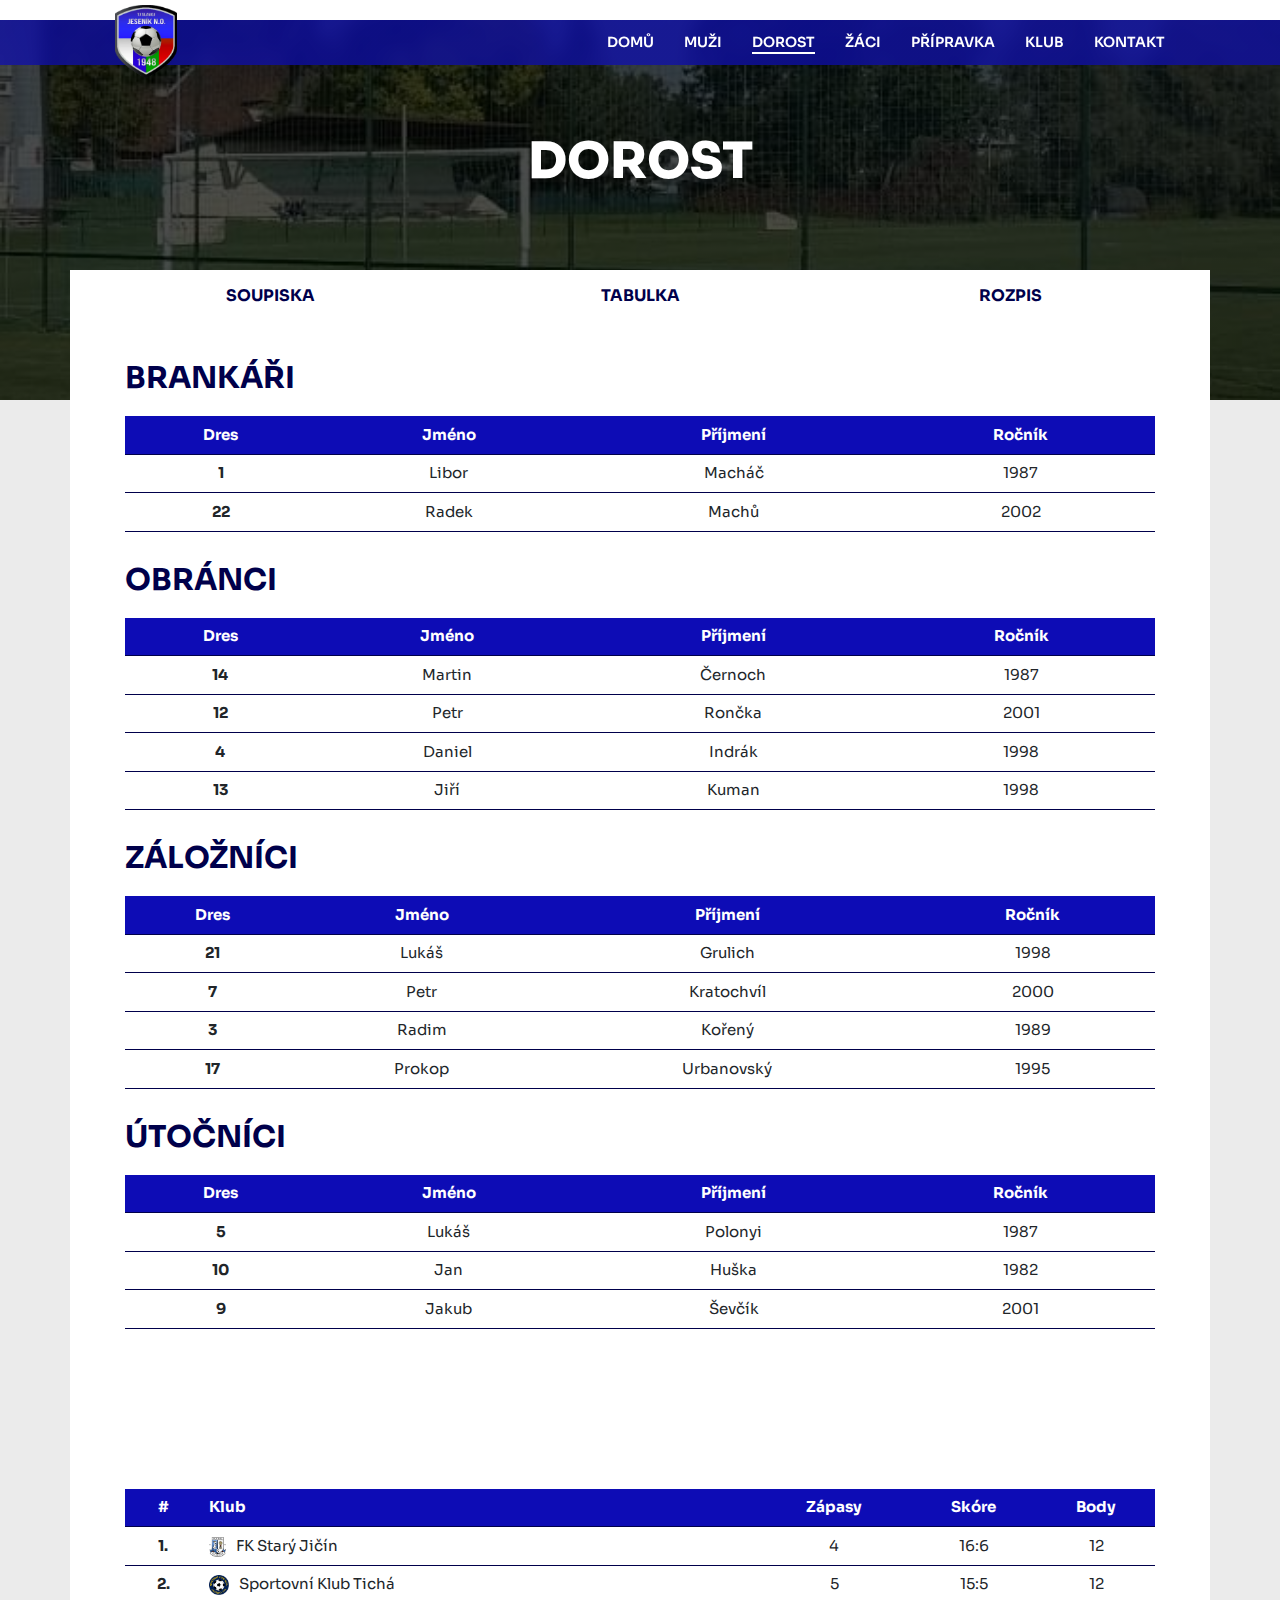
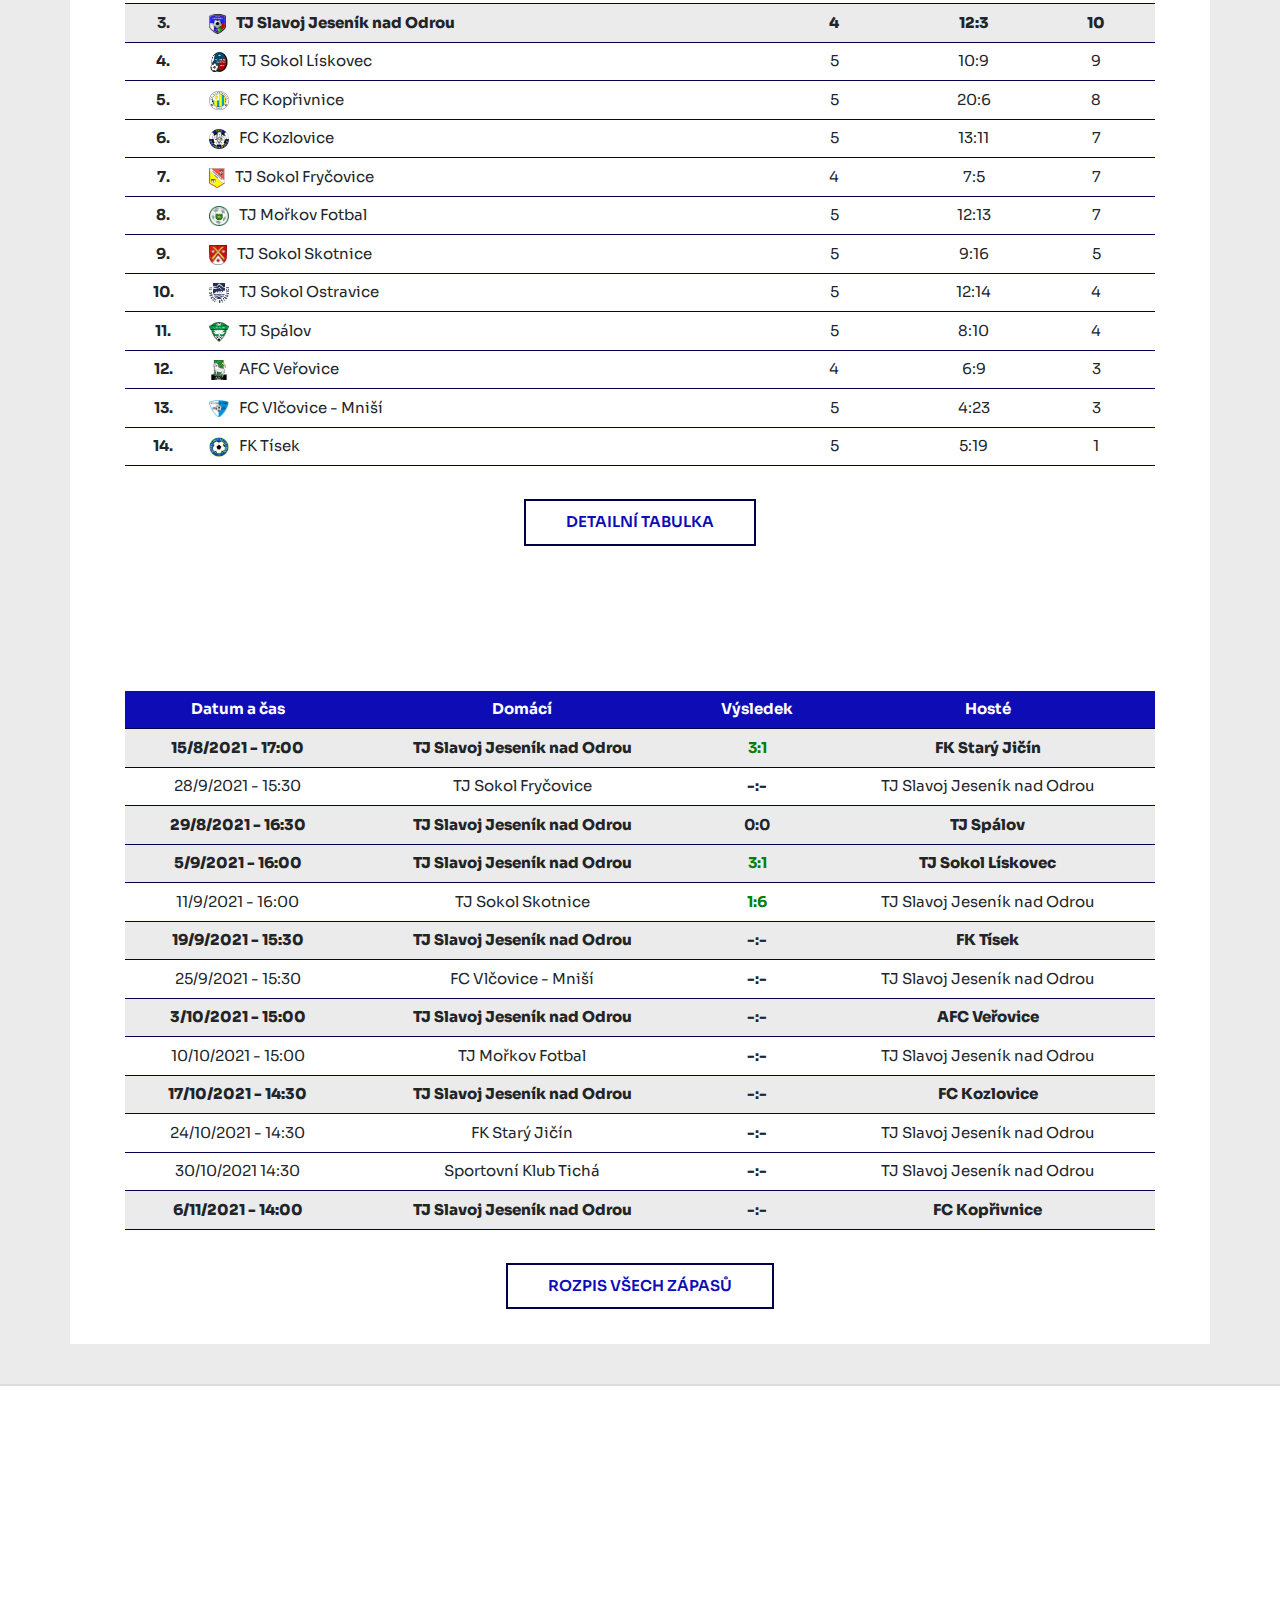
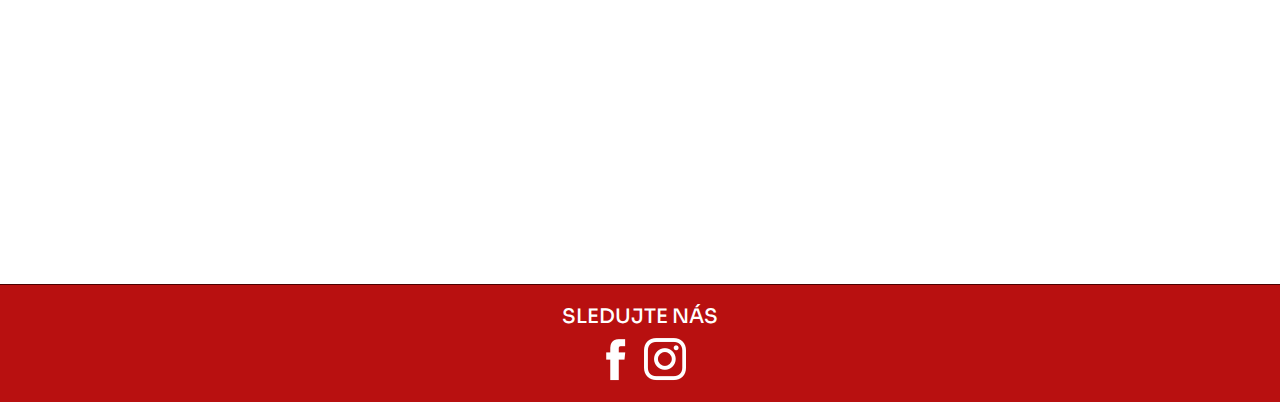
==== dorost.html @ 5829733f "Update dorost.html" ====
<!DOCTYPE html>
<html>

<head>
    <meta charset='utf-8'>
    <meta http-equiv='X-UA-Compatible' content='IE=edge'>
    <title>TJ Slavoj</title>
    <meta name='viewport' content='width=device-width, initial-scale=1'>
    <link rel='stylesheet' type='text/css' media='screen' href='style.css'>
    <link rel='stylesheet' type='text/css' media='screen' href='style-1.scss'>
    <link rel="stylesheet" href="https://stackpath.bootstrapcdn.com/bootstrap/4.3.1/css/bootstrap.min.css"
        integrity="sha384-ggOyR0iXCbMQv3Xipma34MD+dH/1fQ784/j6cY/iJTQUOhcWr7x9JvoRxT2MZw1T" crossorigin="anonymous">
    <script src="https://code.jquery.com/jquery-3.3.1.slim.min.js"
        integrity="sha384-q8i/X+965DzO0rT7abK41JStQIAqVgRVzpbzo5smXKp4YfRvH+8abtTE1Pi6jizo"
        crossorigin="anonymous"></script>
    <script src="https://cdnjs.cloudflare.com/ajax/libs/popper.js/1.14.7/umd/popper.min.js"
        integrity="sha384-UO2eT0CpHqdSJQ6hJty5KVphtPhzWj9WO1clHTMGa3JDZwrnQq4sF86dIHNDz0W1"
        crossorigin="anonymous"></script>
    <script src="https://stackpath.bootstrapcdn.com/bootstrap/4.3.1/js/bootstrap.min.js"
        integrity="sha384-JjSmVgyd0p3pXB1rRibZUAYoIIy6OrQ6VrjIEaFf/nJGzIxFDsf4x0xIM+B07jRM"
        crossorigin="anonymous"></script>
    <!-- Function used to shrink nav bar removing paddings and adding black background -->
    <!-- Jquery needed -->
    <script src="https://ajax.googleapis.com/ajax/libs/jquery/3.1.1/jquery.min.js"></script>
    <script src="js/scripts.js"></script>

</head>

<body style="background-color: #ebebeb;">
    <!-- Navigation bar -->
    <nav class="main-nav static affix">
        <div class="container">
            <div class="logo">
                <a class="navbar-brand" href="#"></a>
            </div>
            <div id="mainListDiv" class="main_list">
                <ul class="navlinks">
                    <li><a href="index.html">DOMŮ</a></li>
                    <li><a href="muzi.html">MUŽI</a></li>
                    <li class="active-page"><a href="dorost.html">DOROST</a></li>
                    <li><a href="zaci.html">ŽÁCI</a></li>
                    <li><a href="pripravka.html">PŘÍPRAVKA</a></li>
                    <li><a href="klub.html">KLUB</a></li>
                    <li><a href="kontakt.html">KONTAKT</a></li>
                </ul>
            </div>
            <span class="navTrigger">
                <i></i>
                <i></i>
                <i></i>
            </span>
        </div>
    </nav>

    <div class="container-fluid teams-section-main-image">
        <h2>DOROST</h2>
    </div>


    <div class="container mens-players">


        <button class="tablink" onclick="openPage('Home', this)" id="defaultOpen">SOUPISKA</button>
        <button class="tablink bordered-tablink" onclick="openPage('News', this)" id="mensTable">TABULKA</button>
        <button class="tablink" onclick="openPage('Contact', this)" id="resultTable">ROZPIS</button>

        <div id="Home" class="tabcontent">
            <div class="table-wrapper">
                <div class="player-type">
                    <h2>BRANKÁŘI</h2>
                </div>
                <table class="table">
                    <thead>
                        <tr>
                            <th scope="col">Dres</th>
                            <th scope="col">Jméno</th>
                            <th scope="col">Příjmení</th>
                            <th scope="col">Ročník</th>
                        </tr>
                    </thead>
                    <tbody>
                        <tr>
                            <th scope="row">1</th>
                            <td>Libor</td>
                            <td>Macháč</td>
                            <td>1987</td>
                        </tr>
                        <tr>
                            <th scope="row">22</th>
                            <td>Radek</td>
                            <td>Machů</td>
                            <td>2002</td>
                        </tr>
                    </tbody>
                </table>

                <div class="player-type">
                    <h2>OBRÁNCI</h2>
                </div>
                <table class="table">
                    <thead>
                        <tr>
                            <th scope="col">Dres</th>
                            <th scope="col">Jméno</th>
                            <th scope="col">Příjmení</th>
                            <th scope="col">Ročník</th>
                        </tr>
                    </thead>
                    <tbody>
                        <tr>
                            <th scope="row">14</th>
                            <td>Martin</td>
                            <td>Černoch</td>
                            <td>1987</td>
                        </tr>
                        <tr>
                            <th scope="row">12</th>
                            <td>Petr</td>
                            <td>Rončka</td>
                            <td>2001</td>
                        </tr>
                        <tr style="border-bottom: 1px solid rgb(0, 0, 75)!important;">
                            <th scope="row">4</th>
                            <td>Daniel</td>
                            <td>Indrák</td>
                            <td>1998</td>
                        </tr>
                        <tr style="border-bottom: 1px solid rgb(0, 0, 75)!important;">
                            <th scope="row">13</th>
                            <td>Jiří</td>
                            <td>Kuman</td>
                            <td>1998</td>
                        </tr>
                    </tbody>
                </table>

                <div class="player-type">
                    <h2>ZÁLOŽNÍCI</h2>
                </div>
                <table class="table">
                    <thead>
                        <tr>
                            <th scope="col">Dres</th>
                            <th scope="col">Jméno</th>
                            <th scope="col">Příjmení</th>
                            <th scope="col">Ročník</th>
                        </tr>
                    </thead>
                    <tbody>
                        <tr>
                            <th scope="row">21</th>
                            <td>Lukáš</td>
                            <td>Grulich</td>
                            <td>1998</td>
                        </tr>
                        <tr>
                            <th scope="row">7</th>
                            <td>Petr</td>
                            <td>Kratochvíl</td>
                            <td>2000</td>
                        </tr>
                        <tr style="border-bottom: 1px solid rgb(0, 0, 75)!important;">
                            <th scope="row">3</th>
                            <td>Radim</td>
                            <td>Kořený</td>
                            <td>1989</td>
                        </tr>
                        <tr style="border-bottom: 1px solid rgb(0, 0, 75)!important;">
                            <th scope="row">17</th>
                            <td>Prokop</td>
                            <td>Urbanovský</td>
                            <td>1995</td>
                        </tr>
                    </tbody>
                </table>

                <div class="player-type">
                    <h2>ÚTOČNÍCI</h2>
                </div>

                <table class="table">
                    <thead>
                        <tr>
                            <th scope="col">Dres</th>
                            <th scope="col">Jméno</th>
                            <th scope="col">Příjmení</th>
                            <th scope="col">Ročník</th>
                        </tr>
                    </thead>
                    <tbody>
                        <tr>
                            <th scope="row">5</th>
                            <td>Lukáš</td>
                            <td>Polonyi</td>
                            <td>1987</td>
                        </tr>
                        <tr>
                            <th scope="row">10</th>
                            <td>Jan</td>
                            <td>Huška</td>
                            <td>1982</td>
                        </tr>
                        <tr>
                            <th scope="row">9</th>
                            <td>Jakub</td>
                            <td>Ševčík</td>
                            <td>2001</td>
                        </tr>
                    </tbody>
                </table>
            </div>
        </div>

        <div id="News" class="tabcontent">
            <div class="table-wrapper" style="padding-bottom: 5px;">
                <table class="table" style="margin-top: 50px;">
                    <thead>
                        <tr>
                            <th scope="col">#</th>
                            <th scope="col" class="text-left">Klub</th>
                            <th scope="col" class="text-center">Zápasy</th>
                            <th scope="col" class="text-center">Skóre</th>
                            <th scope="col" class="text-center">Body</th>
                        </tr>
                    </thead>
                    <tbody>
                        <tr>
                            <th scope="row">1.</th>
                            <td class="text-left"><img src="images/stary-jicin.png" class="img-flud" style=" max-width: 20px; max-height: 20px; margin-right: 10px;">FK Starý Jičín</td>
                            <td class="text-center">4</td>
                            <td class="text-center">16:6</td>
                            <td class="text-center">12</td>
                        </tr>
                        <tr>
                            <th scope="row">2.</th>
                            <td class="text-left"><img src="images/ticha.png" class="img-flud" style=" max-width: 20px; max-height: 20px; margin-right: 10px;">Sportovní Klub Tichá</td>
                            <td class="text-center">5</td>
                            <td class="text-center">15:5</td>
                            <td class="text-center">12</td>
                        </tr>
                        <tr class="home-club">
                            <th scope="row">3.</th>
                            <td class="text-left"><img src="images/logo.png" class="img-flud" style=" max-width: 20px; max-height: 20px; margin-right: 10px;">TJ Slavoj Jeseník nad Odrou</td>
                            <td class="text-center">4</td>
                            <td class="text-center">12:3</td>
                            <td class="text-center">10</td>
                        </tr>
                        <tr>
                            <th scope="row">4.</th>
                            <td class="text-left"><img src="images/liskovec.png" class="img-flud" style=" max-width: 20px; max-height: 20px; margin-right: 10px;">TJ Sokol Lískovec</td>
                            <td class="text-center">5</td>
                            <td class="text-center">10:9</td>
                            <td class="text-center">9</td>
                        </tr>
                        <tr>
                            <th scope="row">5.</th>
                            <td class="text-left"><img src="images/koprivnice.png" class="img-flud" style=" max-width: 20px; max-height: 20px; margin-right: 10px;">FC Kopřivnice</td>
                            <td class="text-center">5</td>
                            <td class="text-center">20:6</td>
                            <td class="text-center">8</td>
                        </tr>
                        <tr>
                            <th scope="row">6.</th>
                            <td class="text-left"><img src="images/kozlovice.png" class="img-flud" style=" max-width: 20px; max-height: 20px; margin-right: 10px;">FC Kozlovice</td>
                            <td class="text-center">5</td>
                            <td class="text-center">13:11</td>
                            <td class="text-center">7</td>
                        </tr>
                        <tr>
                            <th scope="row">7.</th>
                            <td class="text-left"><img src="images/frycovice.png" class="img-flud" style=" max-width: 20px; max-height: 20px; margin-right: 10px;">TJ Sokol Fryčovice</td>
                            <td class="text-center">4</td>
                            <td class="text-center">7:5</td>
                            <td class="text-center">7</td>
                        </tr>
                        <tr>
                            <th scope="row">8.</th>
                            <td class="text-left"><img src="images/morkov.png" class="img-flud" style=" max-width: 20px; max-height: 20px; margin-right: 10px;">TJ Mořkov Fotbal</td>
                            <td class="text-center">5</td>
                            <td class="text-center">12:13</td>
                            <td class="text-center">7</td>
                        </tr>
                        <tr>
                            <th scope="row">9.</th>
                            <td class="text-left"><img src="images/skotinice.png" class="img-flud" style=" max-width: 20px; max-height: 20px; margin-right: 10px;">TJ Sokol Skotnice</td>
                            <td class="text-center">5</td>
                            <td class="text-center">9:16</td>
                            <td class="text-center">5</td>
                        </tr>
                        <tr>
                            <th scope="row">10.</th>
                            <td class="text-left"><img src="images/ostravice.png" class="img-flud" style=" max-width: 20px; max-height: 20px; margin-right: 10px;">TJ Sokol Ostravice</td>
                            <td class="text-center">5</td>
                            <td class="text-center">12:14</td>
                            <td class="text-center">4</td>
                        </tr>
                        <tr>
                            <th scope="row">11.</th>
                            <td class="text-left"><img src="images/spalov.png" class="img-flud" style=" max-width: 20px; max-height: 20px; margin-right: 10px;">TJ Spálov</td>
                            <td class="text-center">5</td>
                            <td class="text-center">8:10</td>
                            <td class="text-center">4</td>
                        </tr>
                        <tr>
                            <th scope="row">12.</th>
                            <td class="text-left"><img src="images/verovice.png" class="img-flud" style=" max-width: 20px; max-height: 20px; margin-right: 10px;">AFC Veřovice</td>
                            <td class="text-center">4</td>
                            <td class="text-center">6:9</td>
                            <td class="text-center">3</td>
                        </tr>
                        <tr>
                            <th scope="row">13.</th>
                            <td class="text-left"><img src="images/vlcovice.png" class="img-flud" style=" max-width: 20px; max-height: 20px; margin-right: 10px;">FC Vlčovice - Mniší</td>
                            <td class="text-center">5</td>
                            <td class="text-center">4:23</td>
                            <td class="text-center"">3</td>
                        </tr>
                        <tr>
                            <th scope="row">14.</th>
                            <td class="text-left"><img src="images/tisek.png" class="img-flud" style=" max-width: 20px; max-height: 20px; margin-right: 10px;">FK Tísek</td>
                            <td class="text-center">5</td>
                            <td class="text-center">5:19</td>
                            <td class="text-center">1</td>
                        </tr>
                    </tbody>
                </table>
                <button onclick="location.href='https://souteze.fotbal.cz/turnaje/table/34dbaa16-f650-4a96-85f4-16f6d83ed1da'" class="results-bottom-button">DETAILNÍ TABULKA</button>
            </div>
        </div>

        <div id="Contact" class="tabcontent">
            <div class="table-wrapper" style="padding-bottom: 5px;">
                <table class="table table-matches" style="margin-top: 50px;">
                    <thead>
                        <tr>
                            <th scope="col">Datum a čas</th>
                            <th scope="col" style="text-align: center;">Domácí</th>
                            <th scope="col" style="text-align: center;">Výsledek</th>
                            <th scope="col" style="text-align: center;">Hosté</th>
                        </tr>
                    </thead>
                    <tbody>
                        <tr class="home-club">
                            <td>15/8/2021 - 17:00</th>
                            <td class="text-center">TJ Slavoj Jeseník nad Odrou</td>
                            <td class="text-center" style="font-weight: bold; color: green;">3:1</td>
                            <td class="text-center">FK Starý Jičín</td>
                        </tr>
                        <tr>
                            <td>28/9/2021 - 15:30</th>
                            <td class="text-center">TJ Sokol Fryčovice</td>
                            <td class="text-center" style="font-weight: bold;">-:-</td>
                            <td class="text-center">TJ Slavoj Jeseník nad Odrou</td>
                        </tr>
                        <tr class="home-club">
                            <td>29/8/2021 - 16:30</th>
                            <td class="text-center">TJ Slavoj Jeseník nad Odrou</td>
                            <td class="text-center" style="font-weight: bold; ">0:0</td>
                            <td class="text-center">TJ Spálov</td>
                        </tr>
                        <tr class="home-club">
                            <td>5/9/2021 - 16:00</th>
                            <td class="text-center">TJ Slavoj Jeseník nad Odrou</td>
                            <td class="text-center" style="font-weight: bold; color: green;">3:1</td>
                            <td class="text-center">TJ Sokol Lískovec</td>
                        </tr>
                        <tr>
                            <td>11/9/2021 - 16:00</th>
                            <td class="text-center">TJ Sokol Skotnice</td>
                            <td class="text-center" style="font-weight: bold; color: green;">1:6</td>
                            <td class="text-center">TJ Slavoj Jeseník nad Odrou</td>
                        </tr>
                        <tr class="home-club">
                            <td>19/9/2021 - 15:30</th>
                            <td class="text-center">TJ Slavoj Jeseník nad Odrou</td>
                            <td class="text-center" style="font-weight: bold; ">-:-</td>
                            <td class="text-center">FK Tísek</td>
                        </tr>
                        <tr>
                            <td>25/9/2021 - 15:30</th>
                            <td class="text-center">FC Vlčovice - Mniší</td>
                            <td class="text-center" style="font-weight: bold; ">-:-</td>
                            <td class="text-center">TJ Slavoj Jeseník nad Odrou</td>
                        </tr>
                        <tr class="home-club">
                            <td>3/10/2021 - 15:00</th>
                            <td class="text-center">TJ Slavoj Jeseník nad Odrou</td>
                            <td class="text-center" style="font-weight: bold; ">-:-</td>
                            <td class="text-center">AFC Veřovice</td>
                        </tr>
                        <tr>
                            <td>10/10/2021 - 15:00</th>
                            <td class="text-center">TJ Mořkov Fotbal</td>
                            <td class="text-center" style="font-weight: bold; ">-:-</td>
                            <td class="text-center">TJ Slavoj Jeseník nad Odrou</td>
                        </tr>
                        <tr class="home-club">
                            <td>17/10/2021 - 14:30</th>
                            <td class="text-center">TJ Slavoj Jeseník nad Odrou</td>
                            <td class="text-center" style="font-weight: bold; ">-:-</td>
                            <td class="text-center">FC Kozlovice</td>
                        </tr>
                        <tr>
                            <td>24/10/2021 - 14:30</th>
                            <td class="text-center">FK Starý Jičín</td>
                            <td class="text-center" style="font-weight: bold; ">-:-</td>
                            <td class="text-center">TJ Slavoj Jeseník nad Odrou</td>
                        </tr>
                        <tr>
                            <td>30/10/2021 14:30</th>
                            <td class="text-center">Sportovní Klub Tichá</td>
                            <td class="text-center" style="font-weight: bold; ">-:-</td>
                            <td class="text-center">TJ Slavoj Jeseník nad Odrou</td>
                        </tr>
                        <tr class="home-club">
                            <td>6/11/2021 - 14:00</th>
                            <td class="text-center">TJ Slavoj Jeseník nad Odrou</td>
                            <td class="text-center" style="font-weight: bold; ">-:-</td>
                            <td class="text-center">FC Kopřivnice</td>
                        </tr>
                    </tbody>
                </table>
                <button onclick="location.href='https://souteze.fotbal.cz/turnaje/zapas/34dbaa16-f650-4a96-85f4-16f6d83ed1da'" class="results-bottom-button">ROZPIS VŠECH ZÁPASŮ</button>
            </div>
        </div>
    </div>


<div></div>

    <!-- sponsors section -->
    <div class="sponsors">
        <!-- remaining logos of sponsors -->
    </div>
    <!-- bottom section -->
    <div class="container-fluid bottom-section">
        <!-- <p>© TJ Slavoj Jeseník nad Odrou</p> -->
        <h2>SLEDUJTE NÁS</h2>
        <a href="https://www.facebook.com/TJ-Slavoj-Jesen%C3%ADk-nad-Odrou-111503132289346"><img
                src="images/facebook-icon.png" alt="Facebook"></a>
        <a href="https://www.instagram.com/slavoj_cz/"><img src="images/instagram-icon.png" alt="Instagram"></a>
    </div>

</body>

</html>
---- style.css ----
@import url('https://fonts.googleapis.com/css2?family=Georama:wght@100&family=Heebo:wght@300&family=Open+Sans&family=Play&display=swap');
@import url('https://fonts.googleapis.com/css2?family=Source+Sans+Pro&display=swap');
@import url('https://fonts.googleapis.com/css2?family=DM+Sans&family=Sintony&family=Sora&display=swap');
html,
body {
    margin: 0;
    padding: 0;
    box-sizing: border-box;
    font-family: 'DM Sans', sans-serif;
    font-family: 'Sintony', sans-serif;
    font-family: 'Sora', sans-serif;
    font-size: 62.5%;
    font-size: 10px;
}

*:focus {
    outline: 0 !important;
}
/* Style for all HTML files */

/* Style for index.html file only */
.d-block.w-100 {
    filter: brightness(50%);
}

li.active-page {
    --d: 100%;
}


/* main desc animation */
@keyframes navAnimation {
    0% {
        opacity: 0;
    }
    70% {
        opacity: 0;
        margin-top: -50px;
    }
    100% {
        opacity: 1;
        margin-left: 0px;
     }
  }

.main-nav {
    width: 100%;
    height: 65px;
    position: fixed;
    line-height: 85px;
    text-align: center;
    z-index: 2;
    font-family: 'DM Sans', sans-serif;
    font-family: 'Sintony', sans-serif;
    font-family: 'Sora', sans-serif;
    font-weight: 600;
    animation: navAnimation ease 0.5s;
    animation-iteration-count: 1;
    animation-fill-mode: forwards;
}

.dynamic.main-nav {
    animation: navAnimation ease 1s;
    animation-iteration-count: 1;
    animation-fill-mode: forwards;
}


.main-nav div.logo {
    float: left;
    width: auto;
    height: auto;
    padding-left: 3rem;
}

.main-nav div.logo a {
    text-decoration: none;
    color: #fff;
    font-size: 2.5rem;
}

.main-nav div.logo a:hover {
    color: #00E676;
}

.main-nav div.main_list {
    height: 65px;
    float: right;
}

.main-nav div.main_list ul {
    width: 100%;
    height: 65px;
    display: flex;
    list-style: none;
    margin: 0;
    padding: 0;
}

.main-nav div.main_list ul li {
    width: auto;
    height: 85px;
    padding: 0;
    padding-right: 3rem;
}

.main-nav div.main_list ul li a {
    text-decoration: none;
    color: #fff;
    line-height: 85px;
    font-size: 1.4rem;
    background: 
    linear-gradient(currentColor 0 0) 
    0 100% /var(--d, 0) 2px 
    no-repeat;
    transition:0.25s;
    padding-bottom: 3px;
}


.main-nav div.main_list ul li a:hover {
  --d: 100%;
}


.navbar-brand {
    position: relative;
    background: url(images/version_1.png);
    width: 62px;
    height: 73px;
    background-size: cover;
    background-repeat: no-repeat;
    background-position: center;
}
/* Home section */

/* main desc animation */
@keyframes fadeAnimationOne {
    0% {
        opacity: 0;
    }
    30% {
        opacity: 0;
        margin-left: -200px;
    }
    100% {
        opacity: 1;
        margin-left: 0px;
     }
  }

  @keyframes fadeAnimationTwo {
    0% {
        opacity: 0;
    }
    50% {
        opacity: 0;
        margin-left: -200px;
    }
    100% {
        opacity: 1;
        margin-left: 0px;
     }
  }

  @keyframes fadeAnimationThree {
    0% {
        opacity: 0;
    }
    80% {
        opacity: 0;
        margin-left: -100px;
    }
    100% {
        opacity: 1;
        margin-left: 0px;
     }
  }

.main-desc {
    position: absolute;
    text-align: center;
    z-index: 1;
    color: white;
    top: 45%;
    left: 50%;
    width: 100%;
    transform: translateX(-50%) translateY(-55%);
    font-family: 'DM Sans', sans-serif;
    font-family: 'Sintony', sans-serif;
    font-family: 'Sora', sans-serif;
    font-size: 3.3vw;
    font-weight: 600;
}

.main-desc .main-desc-1 {
    animation: fadeAnimationOne ease 4s;
    animation-iteration-count: 1;
    animation-fill-mode: forwards;
}

.main-desc .main-desc-2 {
    animation: fadeAnimationTwo ease 4s;
    animation-iteration-count: 1;
    animation-fill-mode: forwards;
    margin-top: 50px;
}


@keyframes arrowAnimation {
    0%, 20%, 50%, 80%, 100% {
        transform: translateY(0);
      }
      40% {
        transform: translateY(-3vw);
      }
      60% {
        transform: translateY(-1.5vw);
      }
  }

.arrow-container {
    animation: fadeAnimationThree 3s forwards, arrowAnimation 3s infinite;
    display: block;
    width: 6vw;
    height: 5vw;
    position: absolute;
    top: 150%;
    left: 47%;
    transform: translate(-50%, 53%) rotateZ(0deg);
  }
  .arrow-container:hover {
    cursor: pointer;
  }
  .arrow-container:hover .arrow {
    top: 50%;
  }
  .arrow-container:hover .arrow:before {
    transform: translate(-50%, -50%) rotateZ(-30deg);
  }
  .arrow-container:hover .arrow:after {
    transform: translate(-50%, -50%) rotateZ(30deg);
  }
  .arrow {
    position: absolute;
    left: 50%;
    transition: all 0.4s ease;
    width: 4vw;
    height: 4vw;
  }
  .arrow:before, .arrow:after {
    transition: all 0.4s ease;
    content: '';
    display: block;
    position: absolute;
    transform-origin: bottom right;
    background: #fff;
    width: 0.2vw;
    height: 4vw;
    border-radius: 10px;
    transform: translate(-50%, -50%) rotateZ(-45deg);
  }
  .arrow:after {
    transform-origin: bottom left;
    transform: translate(-50%, -50%) rotateZ(45deg);
  }
  .arrow:nth-child(1) {
    top: 35%;
  }
  .arrow:nth-child(2) {
    top: 75%;
  }


.title-button {
    background-color: rgba(13,12,181,0.7);
    color: rgba(255,255,255,1);
    border: none;
    font-family: 'DM Sans', sans-serif;
    font-family: 'Sintony', sans-serif;
    font-family: 'Sora', sans-serif;
    font-size: 1.5vw;
    padding: 10px;
    border-radius: 10px;
}

.navTrigger {
    display: none;
}

.main-nav {
    padding-top: 20px;
    padding-bottom: 20px;
    -webkit-transition: all 0.4s ease;
    transition: all 0.4s ease;
}


/* Media qurey section */

@media screen and (min-width: 768px) and (max-width: 1024px) {
    .container {
        margin: 0;
    }
}

@media screen and (max-width:768px) {
    .navTrigger {
        display: block;
    }
    .affix.main-nav {
        padding: 0;
        /* background-color: red; */
    }
    .navbar-brand {
        position: absolute;
        background: url(images/version_1.png);
        width: 36px;
        height: 42px;
        background-size: cover;
        background-repeat: no-repeat;
        background-position: center;
        left: 50%;
        transform: translate(-50%, 0%);
    }
    .main-nav div.main_list {
        width: 100%;
        height: 0;
        overflow: hidden;
    }
    .main-nav div.show_list {
        height: auto;
        display: none;
    }
    .main-nav div.main_list ul {
        flex-direction: column;
        width: 100%;
        height: 100vh;
        right: 0;
        left: 0;
        bottom: 0;
        background: rgb(143,255,111);
        background: linear-gradient(90deg, rgba(143,255,111,1) 0%, rgba(121,9,9,1) 0%, rgba(255,255,255,1) 0%, rgba(0,74,255,1) 100%);
        /*same background color of navbar*/
        background-position: center top;
    }
    .main-nav div.main_list ul li {
        width: 100%;
        text-align: right;
    }
    .main-nav div.main_list ul li a {
        text-align: center;
        width: 100%;
        font-size: 3rem;
        padding: 20px;
    }
    .main-nav div.media_button {
        display: block;
    }


}


/* Animation */
.navTrigger {
    cursor: pointer;
    width: 30px;
    height: 4px;
    margin: auto;
    position: absolute;
    right: 30px;
    top: 0;
    bottom: 0;
}

.navTrigger i {
    background-color: #fff;
    border-radius: 2px;
    content: '';
    display: block;
    width: 100%;
    height: 4px;
}

.navTrigger i:nth-child(1) {
    -webkit-animation: outT 0.8s backwards;
    animation: outT 0.8s backwards;
    -webkit-animation-direction: reverse;
    animation-direction: reverse;
}

.navTrigger i:nth-child(2) {
    margin: 5px 0;
    -webkit-animation: outM 0.8s backwards;
    animation: outM 0.8s backwards;
    -webkit-animation-direction: reverse;
    animation-direction: reverse;
}

.navTrigger i:nth-child(3) {
    -webkit-animation: outBtm 0.8s backwards;
    animation: outBtm 0.8s backwards;
    -webkit-animation-direction: reverse;
    animation-direction: reverse;
}

.navTrigger.active i:nth-child(1) {
    -webkit-animation: inT 0.8s forwards;
    animation: inT 0.8s forwards;
}

.navTrigger.active i:nth-child(2) {
    -webkit-animation: inM 0.8s forwards;
    animation: inM 0.8s forwards;
}

.navTrigger.active i:nth-child(3) {
    -webkit-animation: inBtm 0.8s forwards;
    animation: inBtm 0.8s forwards;
}

@-webkit-keyframes inM {
    50% {
        -webkit-transform: rotate(0deg);
    }
    100% {
        -webkit-transform: rotate(45deg);
    }
}

@keyframes inM {
    50% {
        transform: rotate(0deg);
    }
    100% {
        transform: rotate(45deg);
    }
}

@-webkit-keyframes outM {
    50% {
        -webkit-transform: rotate(0deg);
    }
    100% {
        -webkit-transform: rotate(45deg);
    }
}

@keyframes outM {
    50% {
        transform: rotate(0deg);
    }
    100% {
        transform: rotate(45deg);
    }
}

@-webkit-keyframes inT {
    0% {
        -webkit-transform: translateY(0px) rotate(0deg);
    }
    50% {
        -webkit-transform: translateY(9px) rotate(0deg);
    }
    100% {
        -webkit-transform: translateY(9px) rotate(135deg);
    }
}

@keyframes inT {
    0% {
        transform: translateY(0px) rotate(0deg);
    }
    50% {
        transform: translateY(9px) rotate(0deg);
    }
    100% {
        transform: translateY(9px) rotate(135deg);
    }
}

@-webkit-keyframes outT {
    0% {
        -webkit-transform: translateY(0px) rotate(0deg);
    }
    50% {
        -webkit-transform: translateY(9px) rotate(0deg);
    }
    100% {
        -webkit-transform: translateY(9px) rotate(135deg);
    }
}

@keyframes outT {
    0% {
        transform: translateY(0px) rotate(0deg);
    }
    50% {
        transform: translateY(9px) rotate(0deg);
    }
    100% {
        transform: translateY(9px) rotate(135deg);
    }
}

@-webkit-keyframes inBtm {
    0% {
        -webkit-transform: translateY(0px) rotate(0deg);
    }
    50% {
        -webkit-transform: translateY(-9px) rotate(0deg);
    }
    100% {
        -webkit-transform: translateY(-9px) rotate(135deg);
    }
}

@keyframes inBtm {
    0% {
        transform: translateY(0px) rotate(0deg);
    }
    50% {
        transform: translateY(-9px) rotate(0deg);
    }
    100% {
        transform: translateY(-9px) rotate(135deg);
    }
}

@-webkit-keyframes outBtm {
    0% {
        -webkit-transform: translateY(0px) rotate(0deg);
    }
    50% {
        -webkit-transform: translateY(-9px) rotate(0deg);
    }
    100% {
        -webkit-transform: translateY(-9px) rotate(135deg);
    }
}

@keyframes outBtm {
    0% {
        transform: translateY(0px) rotate(0deg);
    }
    50% {
        transform: translateY(-9px) rotate(0deg);
    }
    100% {
        transform: translateY(-9px) rotate(135deg);
    }
}

.affix {
    padding: 0;
    background: linear-gradient(to top, rgba(13,12,181,0.7) 0%, rgba(13,12,181,0.7) 70%, #fff 30%, #fff 100%);
    backdrop-filter: blur(8px);
}

.affix .navbar-brand {
    position: relative;
    background: url(images/version_1.png);
    width: 62px;
    height: 73px;
    background-size: cover;
    background-repeat: no-repeat;
    background-position: center;
    margin-top: 5px;
}

.myH2 {
	text-align:center;
	font-size: 4rem;
}
.myP {
	text-align: justify;
	padding-left:15%;
	padding-right:15%;
	font-size: 20px;
}
@media all and (max-width:700px){
	.myP {
		padding:2%;
	}
}

@keyframes indicatorsAnimation {
    0% {
        opacity: 0;
    }
    70% {
        opacity: 0;
        margin-top: -50px;
    }
    100% {
        opacity: 1;
        margin-left: 0px;
     }
  }

.carousel-inner {
    cursor: context-menu;
    /* max-height: 1000px; */
}

/* carousal indicators style */
ol.carousel-indicators {
    z-index: 1;
    position: absolute;
    bottom: 10vw;
    margin: 0;
    left: 0;
    right: 0;
    width: auto;
    animation: indicatorsAnimation ease 4.5s;
    animation-iteration-count: 1;
    animation-fill-mode: forwards;
 }

 ol.carousel-indicators li,
 ol.carousel-indicators li.active {
    border: 1px solid white;
    border: 3px solid white;
}

ol.carousel-indicators li.active {
  background-color: #fff;
  border: 3px solid white;
}


/* sponsors section */
.sponsors {
    width: 100%;
    height: 500px;
    background-color: #fff;
    border-top: 2px solid #ddd;
}

  /* bottom section */
.bottom-section {
    background-color: rgb(184, 16, 16);
      /* height: 50px; */
    padding: 20px;
    border-top: 1px solid rgb(75, 0, 0);
  }


.bottom-section {
    color: white;
    text-align: center;
    font-family: 'DM Sans', sans-serif;
    font-family: 'Sintony', sans-serif;
    font-family: 'Sora', sans-serif;
}



/* middle section */
.container-fluid.middle-section-background {
    background-color: #ebebeb;
    height: 100%;
    padding-bottom: 30px;
}
.result-section {
        position: relative;
        box-sizing: border-box;
        background-color: #fff;
        height: 100%;
        margin-top: -7vw;
        padding-top: 1.7%;
        text-align: center;
}
      
.result-images {
    width: 100%;
    height: 300px;
    max-width: 100%;
    display: inline-block;
    overflow: hidden;
    position: relative;
}

.muzi {
    width: 100%;
    height: 100%;
    position: relative;
    background-size: cover;
    background-position: center;
    background-image: url("images/img04.jpg"); /* fallback for older browsers */
    background-image: linear-gradient(to bottom, rgba(0,0,0,0.2)  0%,rgba(0,0,0,0.6) 100%), url("images/img04.jpg");
    transition: all 0.5s;
}

.zaci {
    width: 100%;
    height: 100%;
    position: relative;
    background-size: cover;
    background-image: url("images/img01.jpg");
    background-image: linear-gradient(to bottom, rgba(0,0,0,0.2)  0%,rgba(0,0,0,0.6) 100%), url("images/img01.jpg");
    transition: all 0.5s;
}

.pripravka {
    width: 100%;
    height: 100%;
    position: relative;
    background-size: cover;
    background-image: url("images/img02.jpg");
    background-image: linear-gradient(to bottom, rgba(0,0,0,0.2)  0%,rgba(0,0,0,0.6) 100%), url("images/img02.jpg");
    transition: all 0.5s;
}

.dorost {
    width: 100%;
    height: 100%;
    position: relative;
    background-size: cover;
    background-position: center;
    background-image: url("images/img03.jpg");
    background-image: linear-gradient(to bottom, rgba(0,0,0,0.2)  0%,rgba(0,0,0,0.6) 100%), url("images/img03.jpg");
    transition: all 0.5s;
}
/* hover image */
.muzi:hover {
    background-image: linear-gradient(to bottom, rgba(0,0,0,0.2)  0%,rgba(0,0,0,0.6) 100%), url("images/img04.jpg");
    transform: scale(1.2);
}

.dorost:hover {
    background-image: linear-gradient(to bottom, rgba(0,0,0,0.2)  0%,rgba(0,0,0,0.6) 100%), url("images/img03.jpg");
    transform: scale(1.2);
}

.zaci:hover {
    background-image: linear-gradient(to bottom, rgba(0,0,0,0.2)  0%,rgba(0,0,0,0.6) 100%), url("images/img01.jpg");
    transform: scale(1.2);
}

.pripravka:hover {
    background-image: linear-gradient(to bottom, rgba(0,0,0,0.2)  0%,rgba(0,0,0,0.6) 100%), url("images/img02.jpg");
    transform: scale(1.2);
}

.result-text {
    position: absolute;
    left: 50%;
    transform: translate(-50%, 0%);
    bottom: 20%;
    color: #ebebeb;
    font-size: 2rem;
    font-family: 'DM Sans', sans-serif;
    font-family: 'Sintony', sans-serif;
    font-family: 'Sora', sans-serif;
    font-weight: 600;
    width: 100%;
    pointer-events: none;
}

.result-text-result {
    color: #fff;
    font-size: 2.8rem;
}

.result-title {
    left: 0%;
    top: 0%;
    z-index: 1;
    position: absolute;
    background-color: rgba(13,12,181,0.7);
    color: white;
    font-family: 'DM Sans', sans-serif;
    font-family: 'Sintony', sans-serif;
    font-family: 'Sora', sans-serif;
    padding: 5px 10px 5px 10px;
    font-size: 1.2rem;
    font-weight: 600;
    pointer-events: none;
}

.result-button {
    position: absolute;
    right: 0%;
    bottom:0%;
    font-size: 2rem;
    font-family: 'DM Sans', sans-serif;
    font-family: 'Sintony', sans-serif;
    font-family: 'Sora', sans-serif;
    font-weight: 600;
    border: none;
    background-color: #9b0000;
    color: #fff;
}
.result-button:hover {
    color: rgb(0, 0, 75);
    background-color: #fff;
}

.result-date {
    position: absolute;
    left: 3%;
    bottom: 1%;
    color: white;
    font-size: 1.3rem;
    font-weight: 500;
    font-family: 'DM Sans', sans-serif;
    font-family: 'Sintony', sans-serif;
    font-family: 'Sora', sans-serif;
    pointer-events: none;
}

.results-bottom-button {
    background-color: #fff;
    border: 2px solid rgb(0, 0, 75);
    color: rgb(13,12,181);
    padding: 10px 40px 10px 40px;
    font-size: 1.5rem;
    margin-top: 23px;
    margin-bottom: 30px;
    font-weight: 600;
    font-family: 'DM Sans', sans-serif;
    font-family: 'Sintony', sans-serif;
    font-family: 'Sora', sans-serif;
}

.results-bottom-button:hover {
    color: #fff;
    background-color: rgb(13,12,181);
    border: 2px solid rgb(13,12,181);
}

  /* For medium devices (e.g. tablets) */
@media screen and (min-width: 420px) {
    .result-images {
        max-width: 48%;
        margin-bottom: 2px;
    }
}

/* For large devices (e.g. desktops) */
@media screen and (min-width: 760px) {
    .result-images {
        max-width: 24%;
    }
}

@media screen and (max-width: 420px) {
    .result-images {
        margin-bottom: 2px;
    }

    .result-section {
        padding-top: 1px;
        padding-right: 1px;
        padding-left: 1px;
    }
}

/* next matches section */

.next-matches-title {
    background-color: #ebebeb;
}

.next-matches-title h2 {
    display: flex;
    width: 100%;
    justify-content: center;
    align-items: center;
    text-align: center;
    color: rgb(0, 0, 75);
    font-family: 'DM Sans', sans-serif;
    font-family: 'Sintony', sans-serif;
    font-family: 'Sora', sans-serif;
    font-size: 3rem;
    font-weight: 700;
}

.next-matches-title h2:before,
.next-matches-title h2:after {
    content: '';
    border-top: 10px solid rgb(13,12,181);
    margin: 0 20px 0 0;
    flex: 1 0 20px;
}

.next-matches-title h2:after {
    margin: 0 0 0 20px;
}

.next-matches-section {
    background-color: #ebebeb;
    /* height: 500px; */
    padding-bottom: 50px;
    padding-top: 20px;
}

.next-match-wrap {
    border-right: 10px solid rgb(13,12,181);
    border-left: 10px solid rgb(13,12,181);
    border-bottom: 10px solid rgb(13,12,181);
    margin-top: -23px;
    padding-top: 30px;
    padding-bottom: 30px;
}


.next-match-card {
    background-size: cover;
    background-repeat: no-repeat;
    background-position: center;
    text-align: center;
    padding: 30px 80px 50px 80px;
    position: relative;
    display: flex;
    align-items: center;
    margin-left: 30px;
    margin-right: 30px;
    background-color: #fff;
}



.teams {
    width: 100%;
    height: 100%;
}

.next-match-col {
    flex: 1;
    padding-top: 30px;
    padding-bottom: 20px;
}

.next-match-col h1 {
    /* padding: 20px; */
    color: rgb(0, 0, 75);
    font-size: 2.3rem;
    font-family: 'DM Sans', sans-serif;
    font-family: 'Sintony', sans-serif;
    font-family: 'Sora', sans-serif;
}

.next-match-col h2 {
    color: rgb(0, 0, 75);
    font-size: 1.5rem;
    font-family: 'DM Sans', sans-serif;
    font-family: 'Sintony', sans-serif;
    font-family: 'Sora', sans-serif;
}

.next-match-col h3 {
    color: rgb(0, 0, 75);
    font-size: 2.3rem;
    font-weight: 600;
    font-family: 'DM Sans', sans-serif;
    font-family: 'Sintony', sans-serif;
    font-family: 'Sora', sans-serif;
}

@media (max-width: 768px) { /*breakpoint*/
    .next-match-card {
        flex-direction: column;
    }
  }

.next-match-middle {
    color: blue;
    font-size: 25px;
    font-family: 'DM Sans', sans-serif;
    font-family: 'Sintony', sans-serif;
    font-family: 'Sora', sans-serif;
    font-weight: 800;
    padding: 0 10vw 0 10vw;
}

.next-match-card-title {
    left: 0%;
    top: 0%;
    z-index: 1;
    position: absolute;
    background-color: rgb(13,12,181);
    color: white;
    font-family: 'DM Sans', sans-serif;
    font-family: 'Sintony', sans-serif;
    font-family: 'Sora', sans-serif;
    padding: 5px 10px 5px 10px;
    font-size: 1.2rem;
    font-weight: 600;
    pointer-events: none;
}


.match-results-divider-line {
    /* width: 100%; */
    height: 2px;
    background-color: #ebebeb;
    margin: 0px 30px 0px 30px;
}

.next-match-all {
    position: absolute;
    right: 25px;
    bottom: 15px;
    color: rgb(0, 0, 75);
    font-family: 'DM Sans', sans-serif;
    font-family: 'Sintony', sans-serif;
    font-family: 'Sora', sans-serif;
    font-size: 1.5rem;
    font-weight: 700;
    text-decoration: none;
}

.arrow-next-match {
    font-size: 2.3rem;
    margin-left: 5px;
}

.next-match-all:hover {
    text-decoration: none;
    color: rgb(13,12,181);
}

/* End of styles used mainly in index.html file */



/* Style for teames pages */
.teams-section-main-image {
    background-image: linear-gradient(to bottom, rgba(0, 0, 0, 0.7)  0%,rgba(0, 0, 0, 0.7)  100%), url("images/img07.jpg");
    background-repeat: no-repeat;
    background-size: cover;
    background-position: center;
    width: 100%;
    height: 400px;
}

@media screen and (max-width: 768px) {
    .teams-section-main-image {
        height: 200px;
    }   
}

.teams-section-main-image h2 {
    position: absolute;
    text-align: center;
    z-index: 1;
    color: white;
    /* top: 15%; */
    left: 80%; 
    width: 100%;
    transform: translateX(-80%) translateY(-15%);
    margin-top: 140px;
    font-family: 'DM Sans', sans-serif;
    font-family: 'Sintony', sans-serif;
    font-family: 'Sora', sans-serif;
    font-size: 5rem;
    font-weight: 800;
}

@media screen and (max-width: 768px) {
    .teams-section-main-image h2 {
        font-size: 4rem;
        margin-top: 110px;
    }   
}


/* Style for mens section */

.mens-players {
    background-color: #fff;
    height: 100%;
    margin-top: -130px;
    margin-bottom: 40px;
    margin-left: -20px;
    position: relative;
}

@media screen and (max-width: 768px) {
    .mens-players {
        margin-top: 0px;
    }
}

.player-type {
    background-color: #fff;
    text-align: center;
    margin: 30px 0 20px 0px;
}

.player-type h2 {
    display: flex;
    width: 100%;
    justify-content: left;
    align-items: center;
    text-align: center;
    color: rgb(0, 0, 75);
    font-family: 'DM Sans', sans-serif;
    font-family: 'Sintony', sans-serif;
    font-family: 'Sora', sans-serif;
    font-size: 3rem;
    font-weight: 700;
}

/* .player-type h2:before,
.player-type h2:after {
    content: '';
    border-top: 4px solid rgb(13,12,181);
    margin: 0 20px 0 0px;
    flex: 1 0 20px;
}

.player-type h2:after {
    margin: 0 0px 0 20px;
} */

.table-wrapper {
    padding: 60px 40px 40px 40px;
    width: 100%;
    height: 100%;
    text-align: center;
    /* background-color: red; */
}

.table {
    font-size: 1.5rem;
    width: 100%;
    font-family: 'DM Sans', sans-serif;
    font-family: 'Sintony', sans-serif;
    font-family: 'Sora', sans-serif;
    color:  rgb(0, 0, 75);
    border: 0;
}


@media screen and (max-width: 768px) {
    .table {
        font-size: 1.3rem;
    }
}

.table thead {
    color: #fff;
    background-color: rgb(13,12,181);
    border: 0;
}

.table {border: 0;} 
.table tr, .table td, .table th {border: 0!important;}
.table tr:nth-child(1), 
.table tr:nth-child(1) {border-bottom: 1px solid rgb(0, 0, 75)!important;}
.table tr:nth-child(2) {border-bottom: 1px solid rgb(0, 0, 75)!important;}
.table tr:nth-child(3) {border-bottom: 1px solid rgb(0, 0, 75)!important;}
.table tr:nth-child(4) {border-bottom: 1px solid rgb(0, 0, 75)!important;}
.table tr:nth-child(5) {border-bottom: 1px solid rgb(0, 0, 75)!important;}
.table tr:nth-child(6) {border-bottom: 1px solid rgb(0, 0, 75)!important;}
.table tr:nth-child(7) {border-bottom: 1px solid rgb(0, 0, 75)!important;}
.table tr:nth-child(8) {border-bottom: 1px solid rgb(0, 0, 75)!important;}
.table tr:nth-child(9) {border-bottom: 1px solid rgb(0, 0, 75)!important;}
.table tr:nth-child(10) {border-bottom: 1px solid rgb(0, 0, 75)!important;}
.table tr:nth-child(11) {border-bottom: 1px solid rgb(0, 0, 75)!important;}
.table tr:nth-child(12) {border-bottom: 1px solid rgb(0, 0, 75)!important;}
.table tr:nth-child(13) {border-bottom: 1px solid rgb(0, 0, 75)!important;}
.table tr:nth-child(14) {border-bottom: 1px solid rgb(0, 0, 75)!important;}



.tablink {
    background-color: #fff;
    color: rgb(0, 0, 75);
    float: left;
    border: none;
    outline: none;
    cursor: pointer;
    padding: 14px 16px;
    font-size: 1.6rem;
    font-weight: 700;
    width: 33.3333333%;
    font-family: 'DM Sans', sans-serif;
    font-family: 'Sintony', sans-serif;
    font-family: 'Sora', sans-serif;
}

@media screen and (max-width: 768px) {
    .tablink {
        font-size: 1.3rem;
    }
}


.tablink:hover {
    color: rgb(13,12,181);
}

/* Style the tab content (and add height:100% for full page content) */
.tabcontent {
    color: white;
    height: 100%;
}

#Home {background-color: #fff;}
#News {background-color: #fff;}
#Contact {background-color: #fff;}


.home-club {
    background-color: #ebebeb;
    font-weight: 800;
}


@media screen and (max-width: 768px) {
    .table {
        font-size: 1.1rem;
    }
}


@media screen and (max-width: 768px) {
    .table-matches {
        margin: 0 auto;
    }
}
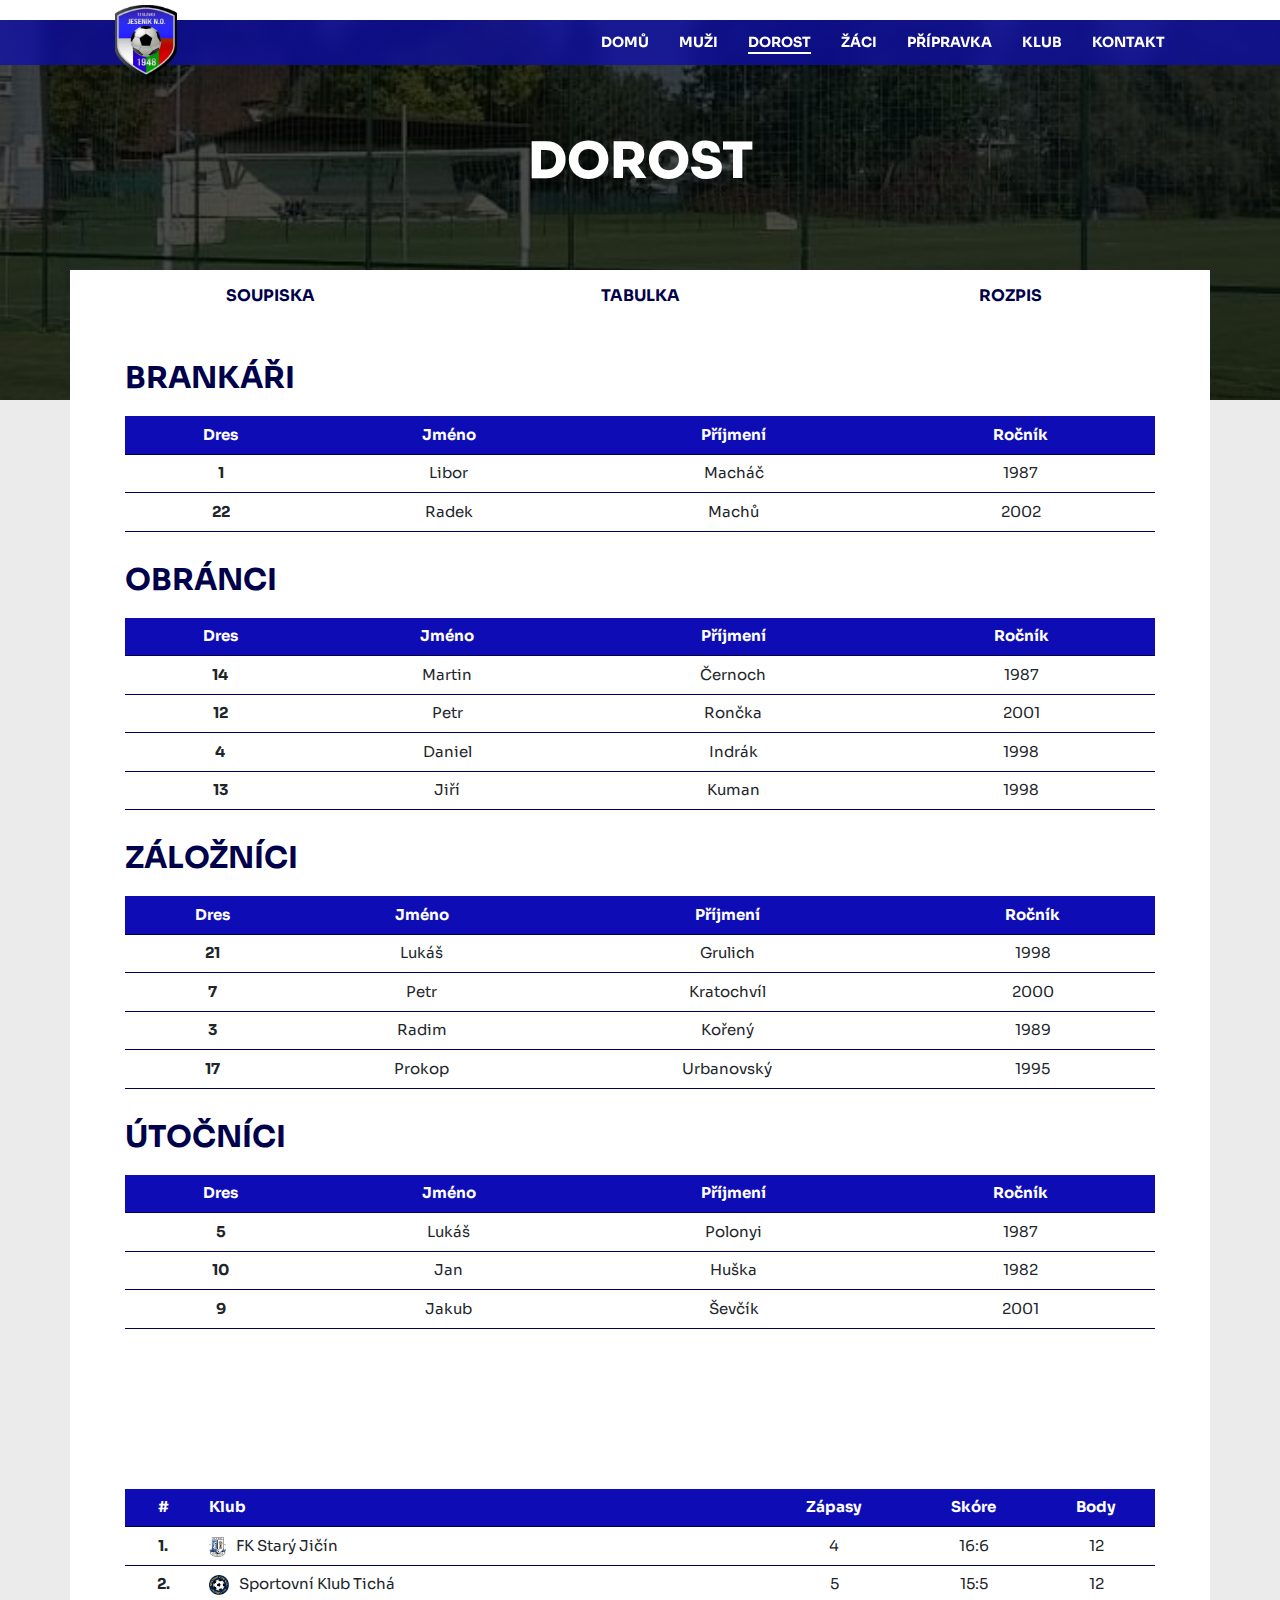
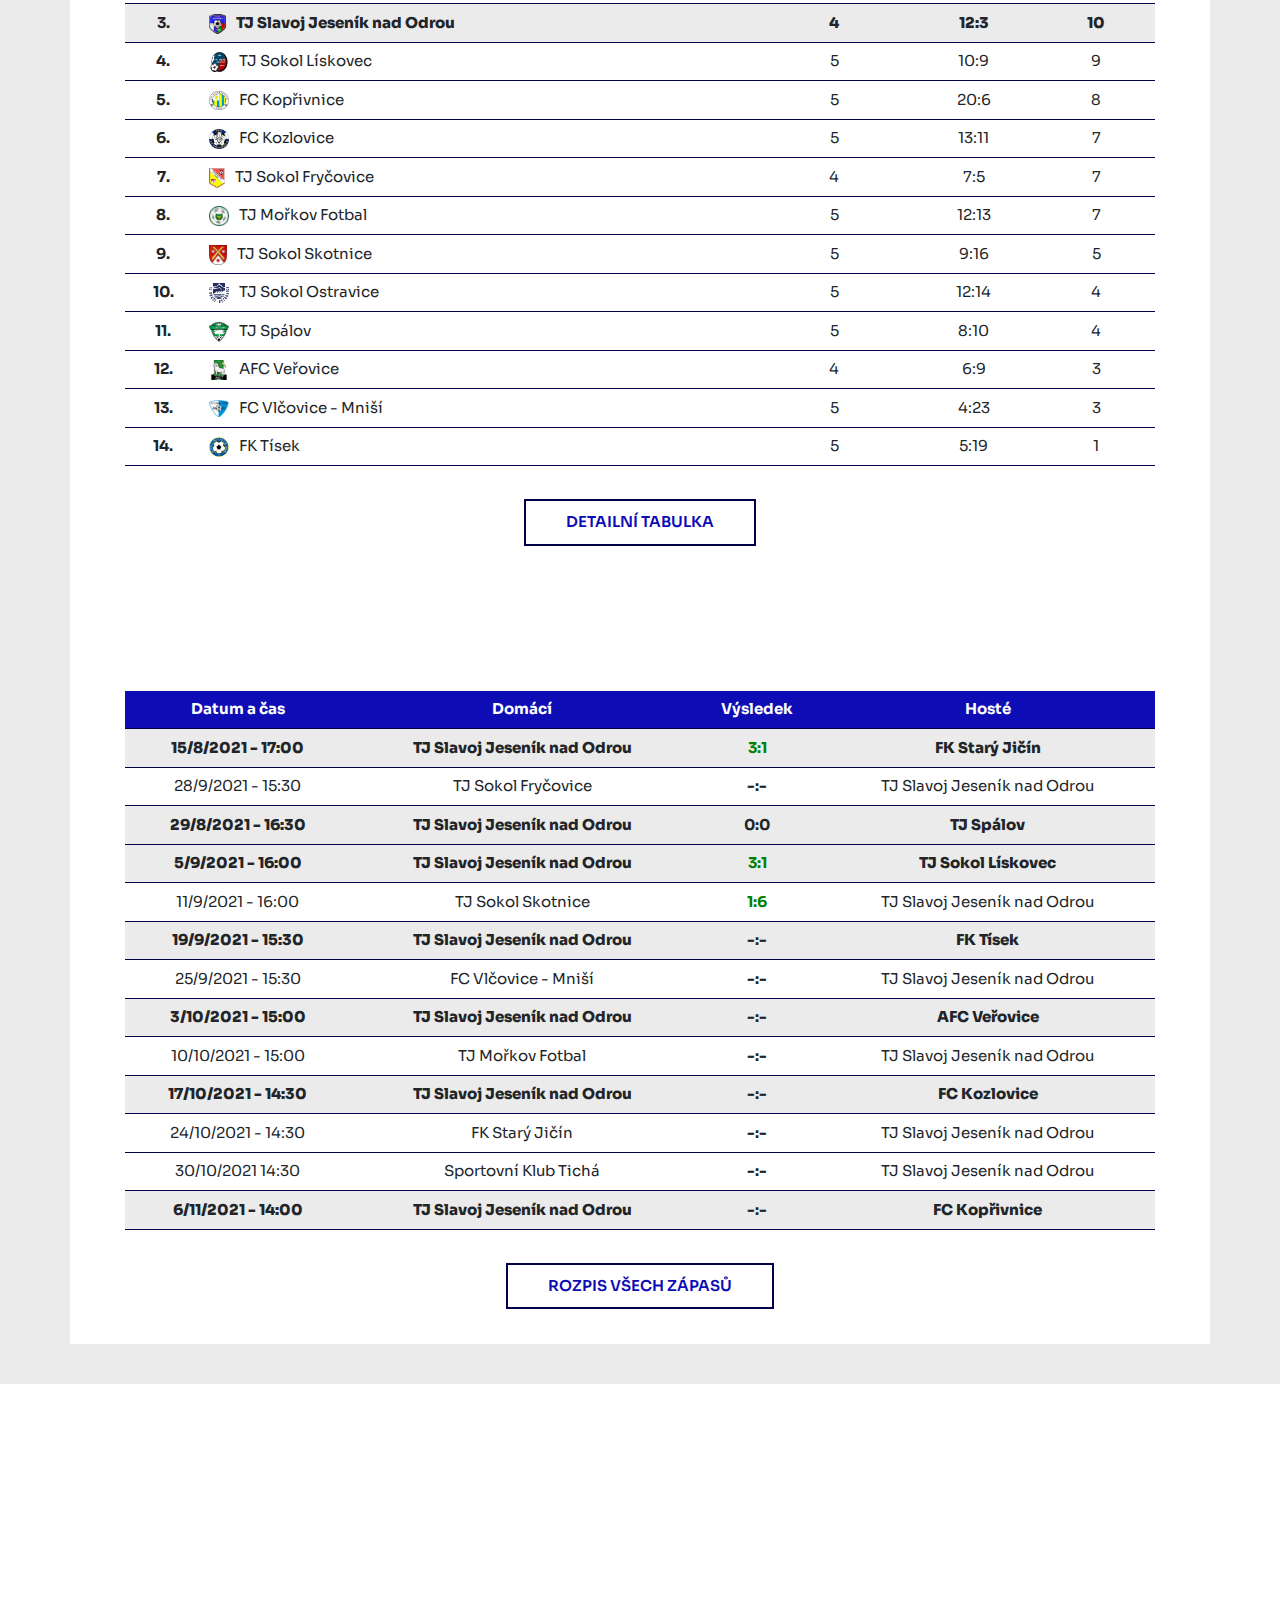
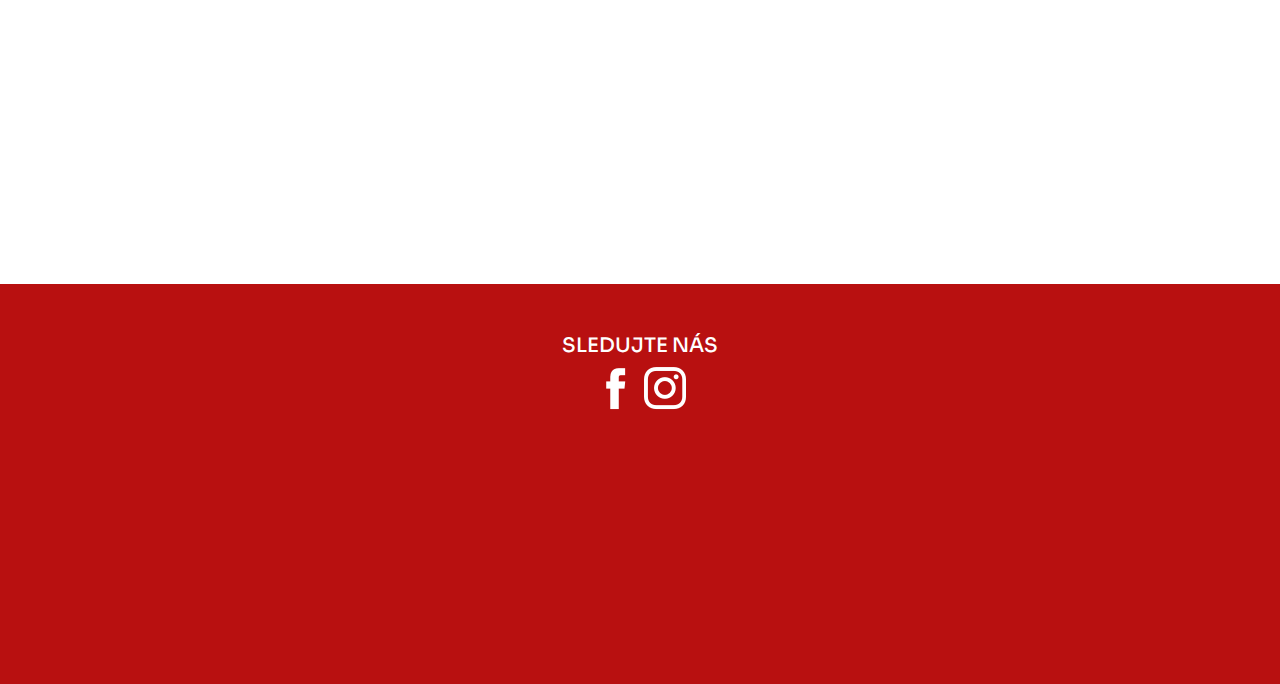
==== commit be3736c3: "bottom-section edited" ====
--- a/dorost.html
+++ b/dorost.html
@@ -443,4 +443,4 @@
 
 </body>
 
-</html>
+</html>--- a/style.css
+++ b/style.css
@@ -53,7 +53,7 @@
     font-family: 'DM Sans', sans-serif;
     font-family: 'Sintony', sans-serif;
     font-family: 'Sora', sans-serif;
-    font-weight: 600;
+    font-weight: bold;
     animation: navAnimation ease 0.5s;
     animation-iteration-count: 1;
     animation-fill-mode: forwards;
@@ -635,15 +635,14 @@
     width: 100%;
     height: 500px;
     background-color: #fff;
-    border-top: 2px solid #ddd;
+    /* border-top: 5px solid red; */
 }
 
   /* bottom section */
 .bottom-section {
     background-color: rgb(184, 16, 16);
       /* height: 50px; */
-    padding: 20px;
-    border-top: 1px solid rgb(75, 0, 0);
+    padding: 20px;    
   }
 
 
@@ -653,10 +652,63 @@
     font-family: 'DM Sans', sans-serif;
     font-family: 'Sintony', sans-serif;
     font-family: 'Sora', sans-serif;
-}
-
-
-
+    height: 400px;
+    padding-top: 50px;
+}
+
+.bottom-divider-line {
+    width: 100%;
+    height: 1px;
+    background-color: rgb(253, 119, 119);
+}
+
+nav {
+    font-size: 1.4rem;
+    font-weight: bold;
+}
+
+/* Flex Container */
+.bottom-nav nav ul {
+    width: 50%;
+    left: 50%;
+    transform: translateX(50%);
+    list-style-type: none;
+    margin: 0;
+    padding: 0;
+    display: flex;
+    white-space: nowrap;
+}
+
+.bottom-nav nav ul li {
+    cursor: pointer;
+    padding: 0.5rem;
+    padding-bottom: 30px;
+    flex: auto;
+    text-align: center;
+    background: 
+    linear-gradient(currentColor 0 0) 
+    0 100% /var(--d, 0) 3px 
+    no-repeat;
+    transition:0.25s;
+}
+
+nav ul li:hover {
+    --d: 100%;
+}
+
+/* Responsive Nav Bar */
+@media all and (max-width: 600px) {
+    nav ul {
+        flex-direction: column;
+    }
+    nav ul li {
+        text-align: center;
+    }
+    nav ul li:hover {
+        padding-bottom: 5px;
+        margin-bottom: 20px;
+    }
+}
 /* middle section */
 .container-fluid.middle-section-background {
     background-color: #ebebeb;
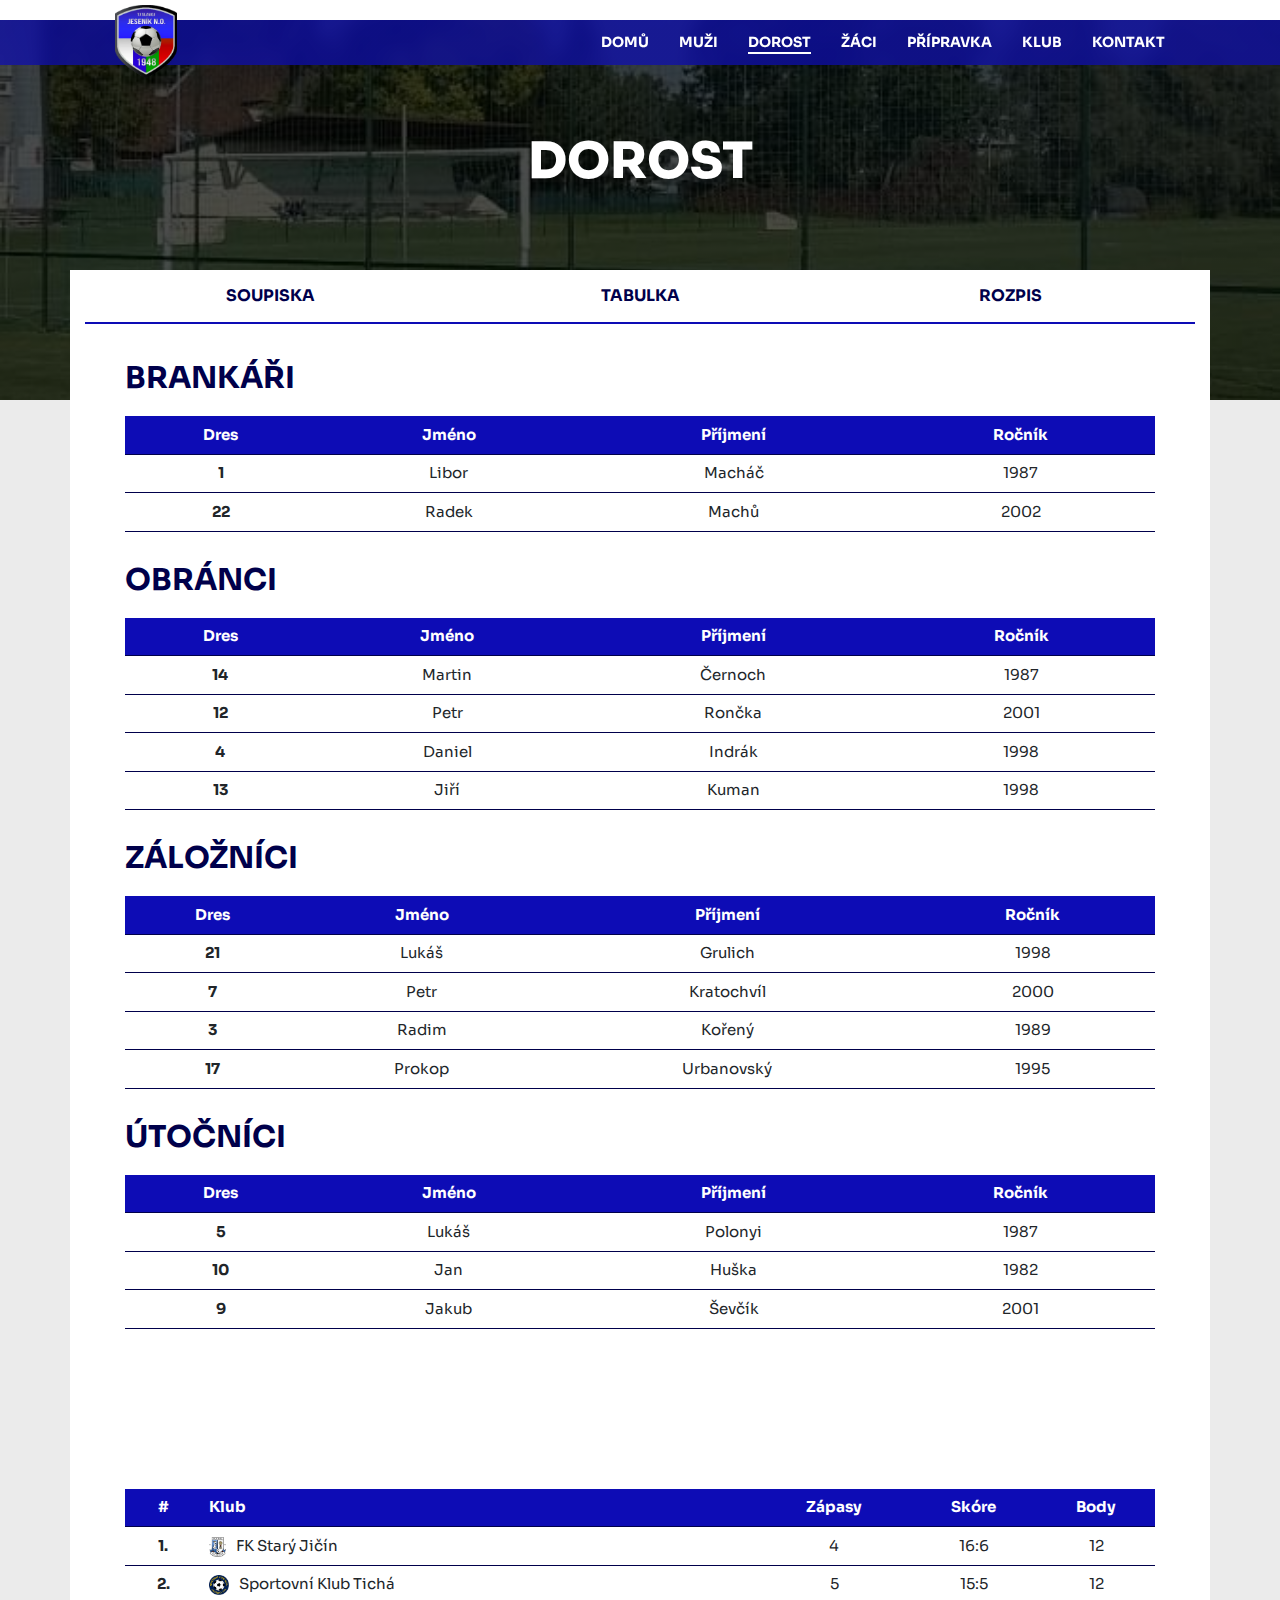
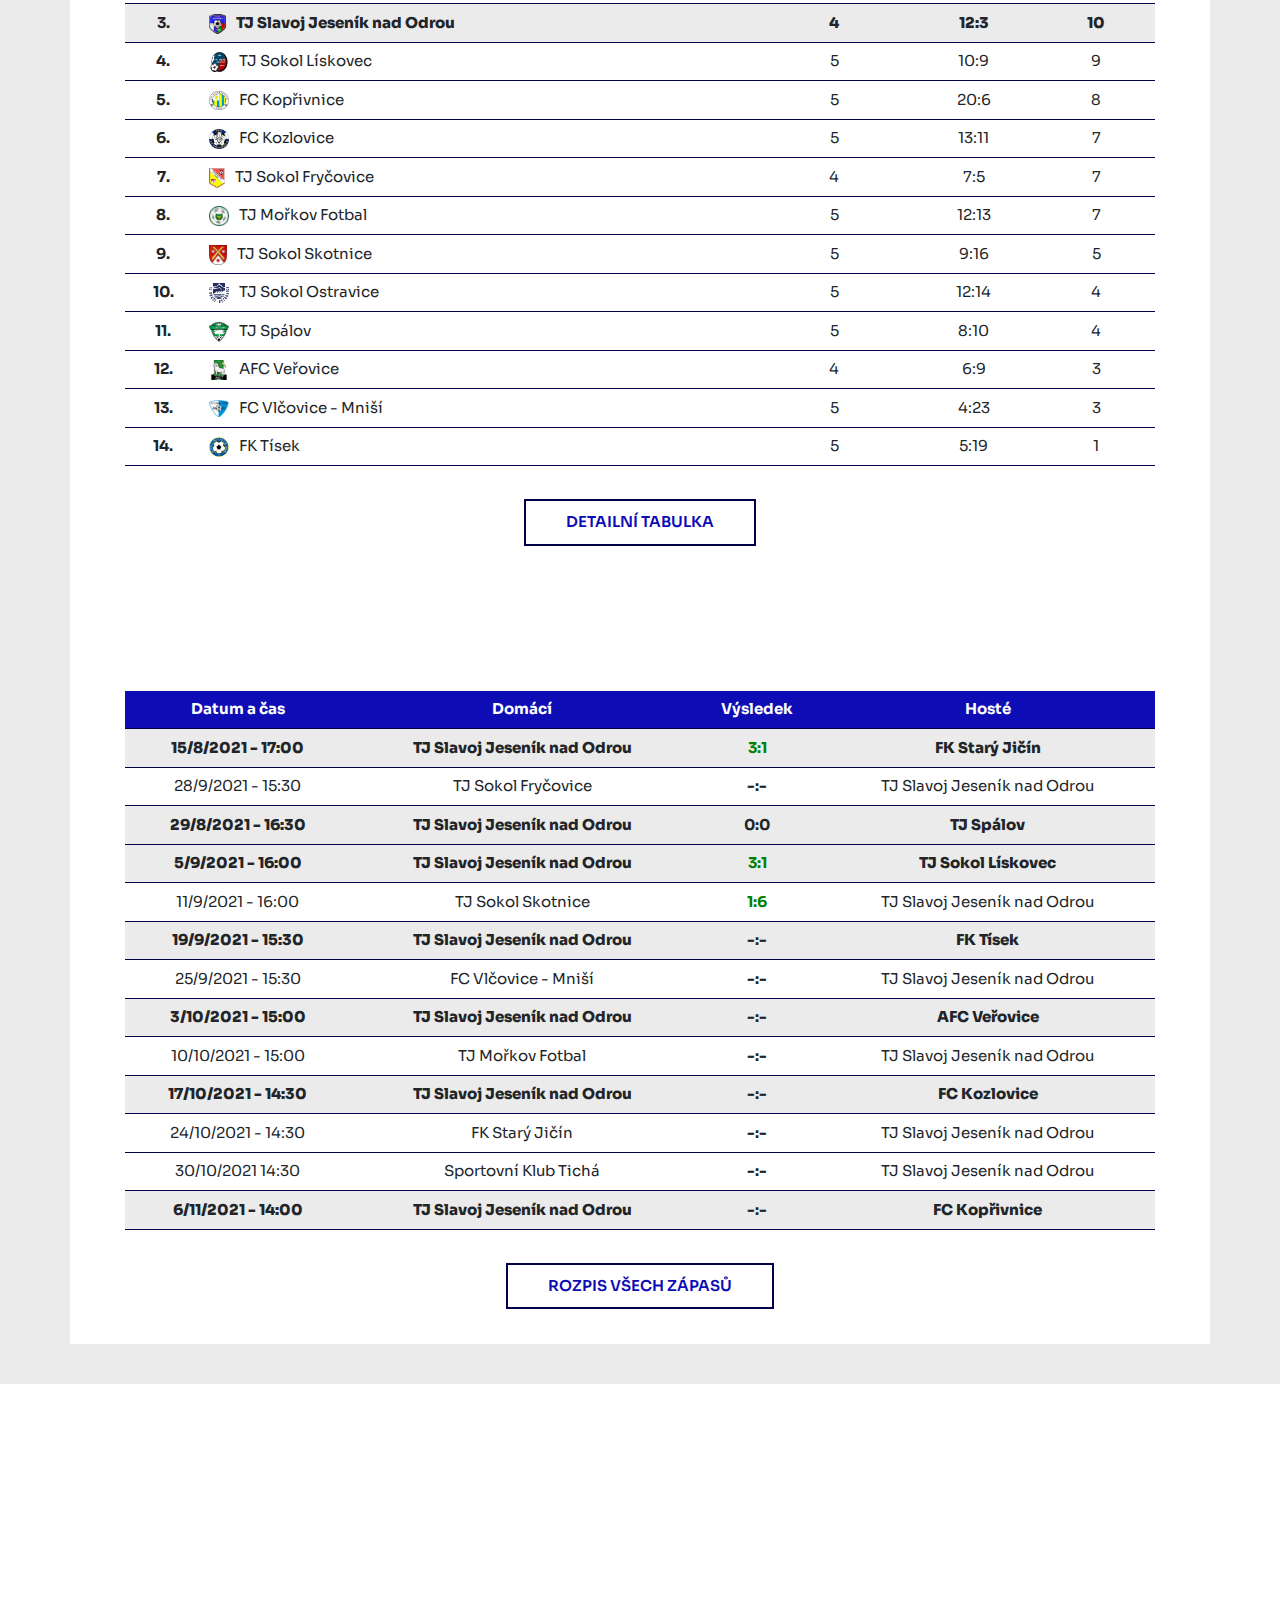
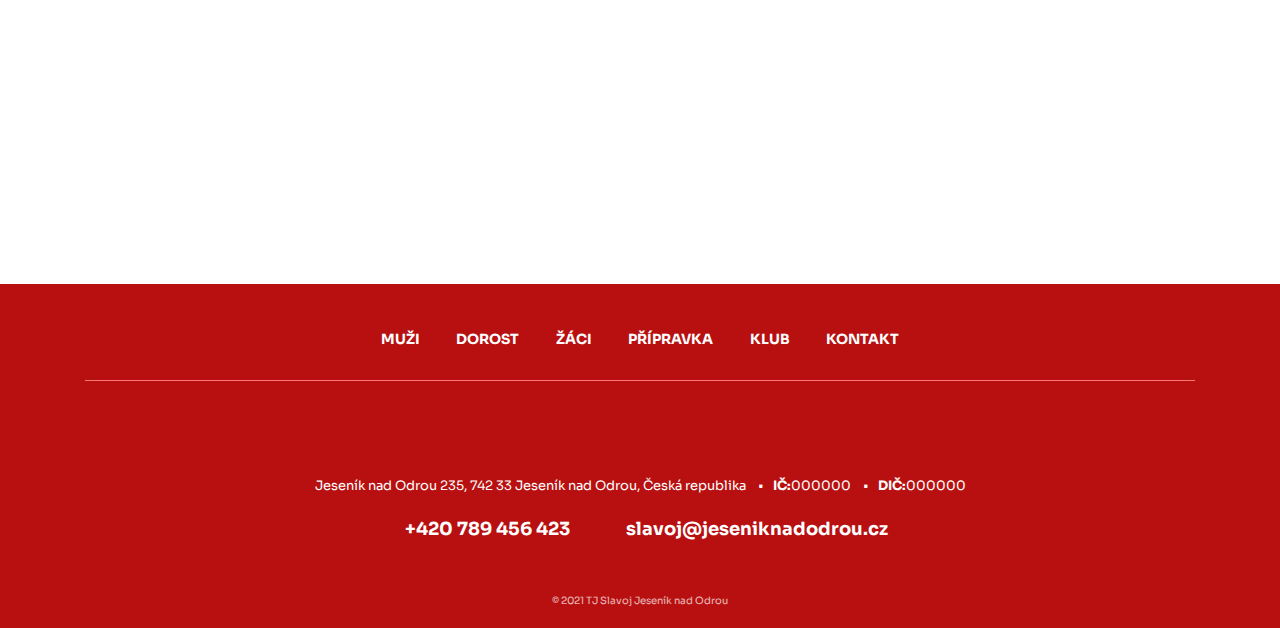
==== commit a0bfc593: "edited bottom section" ====
--- a/dorost.html
+++ b/dorost.html
@@ -10,6 +10,7 @@
     <link rel='stylesheet' type='text/css' media='screen' href='style-1.scss'>
     <link rel="stylesheet" href="https://stackpath.bootstrapcdn.com/bootstrap/4.3.1/css/bootstrap.min.css"
         integrity="sha384-ggOyR0iXCbMQv3Xipma34MD+dH/1fQ784/j6cY/iJTQUOhcWr7x9JvoRxT2MZw1T" crossorigin="anonymous">
+    <link rel="stylesheet" href="font-awesome-4.7.0/css/font-awesome.min.css">
     <script src="https://code.jquery.com/jquery-3.3.1.slim.min.js"
         integrity="sha384-q8i/X+965DzO0rT7abK41JStQIAqVgRVzpbzo5smXKp4YfRvH+8abtTE1Pi6jizo"
         crossorigin="anonymous"></script>
@@ -226,105 +227,129 @@
                     <tbody>
                         <tr>
                             <th scope="row">1.</th>
-                            <td class="text-left"><img src="images/stary-jicin.png" class="img-flud" style=" max-width: 20px; max-height: 20px; margin-right: 10px;">FK Starý Jičín</td>
+                            <td class="text-left"><img src="images/stary-jicin.png" class="img-flud"
+                                    style=" max-width: 20px; max-height: 20px; margin-right: 10px;">FK Starý Jičín</td>
                             <td class="text-center">4</td>
                             <td class="text-center">16:6</td>
                             <td class="text-center">12</td>
                         </tr>
                         <tr>
                             <th scope="row">2.</th>
-                            <td class="text-left"><img src="images/ticha.png" class="img-flud" style=" max-width: 20px; max-height: 20px; margin-right: 10px;">Sportovní Klub Tichá</td>
+                            <td class="text-left"><img src="images/ticha.png" class="img-flud"
+                                    style=" max-width: 20px; max-height: 20px; margin-right: 10px;">Sportovní Klub Tichá
+                            </td>
                             <td class="text-center">5</td>
                             <td class="text-center">15:5</td>
                             <td class="text-center">12</td>
                         </tr>
                         <tr class="home-club">
                             <th scope="row">3.</th>
-                            <td class="text-left"><img src="images/logo.png" class="img-flud" style=" max-width: 20px; max-height: 20px; margin-right: 10px;">TJ Slavoj Jeseník nad Odrou</td>
+                            <td class="text-left"><img src="images/logo.png" class="img-flud"
+                                    style=" max-width: 20px; max-height: 20px; margin-right: 10px;">TJ Slavoj Jeseník
+                                nad Odrou</td>
                             <td class="text-center">4</td>
                             <td class="text-center">12:3</td>
                             <td class="text-center">10</td>
                         </tr>
                         <tr>
                             <th scope="row">4.</th>
-                            <td class="text-left"><img src="images/liskovec.png" class="img-flud" style=" max-width: 20px; max-height: 20px; margin-right: 10px;">TJ Sokol Lískovec</td>
+                            <td class="text-left"><img src="images/liskovec.png" class="img-flud"
+                                    style=" max-width: 20px; max-height: 20px; margin-right: 10px;">TJ Sokol Lískovec
+                            </td>
                             <td class="text-center">5</td>
                             <td class="text-center">10:9</td>
                             <td class="text-center">9</td>
                         </tr>
                         <tr>
                             <th scope="row">5.</th>
-                            <td class="text-left"><img src="images/koprivnice.png" class="img-flud" style=" max-width: 20px; max-height: 20px; margin-right: 10px;">FC Kopřivnice</td>
+                            <td class="text-left"><img src="images/koprivnice.png" class="img-flud"
+                                    style=" max-width: 20px; max-height: 20px; margin-right: 10px;">FC Kopřivnice</td>
                             <td class="text-center">5</td>
                             <td class="text-center">20:6</td>
                             <td class="text-center">8</td>
                         </tr>
                         <tr>
                             <th scope="row">6.</th>
-                            <td class="text-left"><img src="images/kozlovice.png" class="img-flud" style=" max-width: 20px; max-height: 20px; margin-right: 10px;">FC Kozlovice</td>
+                            <td class="text-left"><img src="images/kozlovice.png" class="img-flud"
+                                    style=" max-width: 20px; max-height: 20px; margin-right: 10px;">FC Kozlovice</td>
                             <td class="text-center">5</td>
                             <td class="text-center">13:11</td>
                             <td class="text-center">7</td>
                         </tr>
                         <tr>
                             <th scope="row">7.</th>
-                            <td class="text-left"><img src="images/frycovice.png" class="img-flud" style=" max-width: 20px; max-height: 20px; margin-right: 10px;">TJ Sokol Fryčovice</td>
+                            <td class="text-left"><img src="images/frycovice.png" class="img-flud"
+                                    style=" max-width: 20px; max-height: 20px; margin-right: 10px;">TJ Sokol Fryčovice
+                            </td>
                             <td class="text-center">4</td>
                             <td class="text-center">7:5</td>
                             <td class="text-center">7</td>
                         </tr>
                         <tr>
                             <th scope="row">8.</th>
-                            <td class="text-left"><img src="images/morkov.png" class="img-flud" style=" max-width: 20px; max-height: 20px; margin-right: 10px;">TJ Mořkov Fotbal</td>
+                            <td class="text-left"><img src="images/morkov.png" class="img-flud"
+                                    style=" max-width: 20px; max-height: 20px; margin-right: 10px;">TJ Mořkov Fotbal
+                            </td>
                             <td class="text-center">5</td>
                             <td class="text-center">12:13</td>
                             <td class="text-center">7</td>
                         </tr>
                         <tr>
                             <th scope="row">9.</th>
-                            <td class="text-left"><img src="images/skotinice.png" class="img-flud" style=" max-width: 20px; max-height: 20px; margin-right: 10px;">TJ Sokol Skotnice</td>
+                            <td class="text-left"><img src="images/skotinice.png" class="img-flud"
+                                    style=" max-width: 20px; max-height: 20px; margin-right: 10px;">TJ Sokol Skotnice
+                            </td>
                             <td class="text-center">5</td>
                             <td class="text-center">9:16</td>
                             <td class="text-center">5</td>
                         </tr>
                         <tr>
                             <th scope="row">10.</th>
-                            <td class="text-left"><img src="images/ostravice.png" class="img-flud" style=" max-width: 20px; max-height: 20px; margin-right: 10px;">TJ Sokol Ostravice</td>
+                            <td class="text-left"><img src="images/ostravice.png" class="img-flud"
+                                    style=" max-width: 20px; max-height: 20px; margin-right: 10px;">TJ Sokol Ostravice
+                            </td>
                             <td class="text-center">5</td>
                             <td class="text-center">12:14</td>
                             <td class="text-center">4</td>
                         </tr>
                         <tr>
                             <th scope="row">11.</th>
-                            <td class="text-left"><img src="images/spalov.png" class="img-flud" style=" max-width: 20px; max-height: 20px; margin-right: 10px;">TJ Spálov</td>
+                            <td class="text-left"><img src="images/spalov.png" class="img-flud"
+                                    style=" max-width: 20px; max-height: 20px; margin-right: 10px;">TJ Spálov</td>
                             <td class="text-center">5</td>
                             <td class="text-center">8:10</td>
                             <td class="text-center">4</td>
                         </tr>
                         <tr>
                             <th scope="row">12.</th>
-                            <td class="text-left"><img src="images/verovice.png" class="img-flud" style=" max-width: 20px; max-height: 20px; margin-right: 10px;">AFC Veřovice</td>
+                            <td class="text-left"><img src="images/verovice.png" class="img-flud"
+                                    style=" max-width: 20px; max-height: 20px; margin-right: 10px;">AFC Veřovice</td>
                             <td class="text-center">4</td>
                             <td class="text-center">6:9</td>
                             <td class="text-center">3</td>
                         </tr>
                         <tr>
                             <th scope="row">13.</th>
-                            <td class="text-left"><img src="images/vlcovice.png" class="img-flud" style=" max-width: 20px; max-height: 20px; margin-right: 10px;">FC Vlčovice - Mniší</td>
+                            <td class="text-left"><img src="images/vlcovice.png" class="img-flud"
+                                    style=" max-width: 20px; max-height: 20px; margin-right: 10px;">FC Vlčovice - Mniší
+                            </td>
                             <td class="text-center">5</td>
                             <td class="text-center">4:23</td>
                             <td class="text-center"">3</td>
                         </tr>
                         <tr>
-                            <th scope="row">14.</th>
-                            <td class="text-left"><img src="images/tisek.png" class="img-flud" style=" max-width: 20px; max-height: 20px; margin-right: 10px;">FK Tísek</td>
+                            <th scope=" row">14.</th>
+                            <td class="text-left"><img src="images/tisek.png" class="img-flud"
+                                    style=" max-width: 20px; max-height: 20px; margin-right: 10px;">FK Tísek</td>
                             <td class="text-center">5</td>
                             <td class="text-center">5:19</td>
                             <td class="text-center">1</td>
                         </tr>
                     </tbody>
                 </table>
-                <button onclick="location.href='https://souteze.fotbal.cz/turnaje/table/34dbaa16-f650-4a96-85f4-16f6d83ed1da'" class="results-bottom-button">DETAILNÍ TABULKA</button>
+                <button
+                    onclick="location.href='https://souteze.fotbal.cz/turnaje/table/34dbaa16-f650-4a96-85f4-16f6d83ed1da'"
+                    class="results-bottom-button">DETAILNÍ TABULKA</button>
             </div>
         </div>
 
@@ -420,25 +445,70 @@
                         </tr>
                     </tbody>
                 </table>
-                <button onclick="location.href='https://souteze.fotbal.cz/turnaje/zapas/34dbaa16-f650-4a96-85f4-16f6d83ed1da'" class="results-bottom-button">ROZPIS VŠECH ZÁPASŮ</button>
+                <button
+                    onclick="location.href='https://souteze.fotbal.cz/turnaje/zapas/34dbaa16-f650-4a96-85f4-16f6d83ed1da'"
+                    class="results-bottom-button">ROZPIS VŠECH ZÁPASŮ</button>
             </div>
         </div>
     </div>
 
 
-<div></div>
+    <div></div>
 
     <!-- sponsors section -->
     <div class="sponsors">
         <!-- remaining logos of sponsors -->
     </div>
     <!-- bottom section -->
+    <!-- bottom section -->
     <div class="container-fluid bottom-section">
-        <!-- <p>© TJ Slavoj Jeseník nad Odrou</p> -->
-        <h2>SLEDUJTE NÁS</h2>
-        <a href="https://www.facebook.com/TJ-Slavoj-Jesen%C3%ADk-nad-Odrou-111503132289346"><img
-                src="images/facebook-icon.png" alt="Facebook"></a>
-        <a href="https://www.instagram.com/slavoj_cz/"><img src="images/instagram-icon.png" alt="Instagram"></a>
+        <div class="container bottom-nav">
+            <nav>
+                <ul>
+                    <li>MUŽI</li>
+                    <li>DOROST</li>
+                    <li>ŽÁCI</li>
+                    <li>PŘÍPRAVKA</li>
+                    <li>KLUB</li>
+                    <li>KONTAKT</li>
+                </ul>
+            </nav>
+
+            <div class="bottom-divider-line"></div>
+
+            <div class="social-sites">
+                <a href="https://www.facebook.com/TJ-Slavoj-Jesen%C3%ADk-nad-Odrou-111503132289346">
+                    <i class="fa fa-facebook fa-2x" aria-hidden="true"></i>
+                </a>
+                <a href="https://www.instagram.com/slavoj_cz/">
+                    <i class="fa fa-instagram fa-2x" aria-hidden="true"></i>
+                </a>
+                <i class="fa fa-youtube fa-2x" aria-hidden="true"></i>
+                <i class="fa fa-twitter fa-2x" aria-hidden="true"></i>
+            </div>
+
+
+            <div class="comp-info">
+                <i class="fa fa-map-marker"></i>
+                Jeseník nad Odrou 235, 742 33 Jeseník nad Odrou, Česká republika
+                &nbsp;&nbsp;&nbsp;•&nbsp;&nbsp;&nbsp;<strong>IČ:</strong>000000
+                &nbsp;&nbsp;&nbsp;•&nbsp;&nbsp;&nbsp;<strong>DIČ:</strong>000000
+            </div>
+            <div class="contact-info">
+                <div class="phone">
+                    <i class="fa fa-phone"></i>&nbsp;&nbsp;&nbsp;+420 789 456 423
+                </div>
+                <div class="mail">
+                    <i class="fa fa-envelope-o"></i>&nbsp;&nbsp;&nbsp;slavoj@jeseniknadodrou.cz
+                </div>
+            </div>
+
+            <div class="copyright">
+                © 2021 TJ Slavoj Jeseník nad Odrou
+            </div>
+
+
+        </div>
     </div>
 
 </body>
--- a/style.css
+++ b/style.css
@@ -8,7 +8,7 @@
     box-sizing: border-box;
     font-family: 'DM Sans', sans-serif;
     font-family: 'Sintony', sans-serif;
-    font-family: 'Sora', sans-serif;
+    font-family: 'Sora', sans-serif;  
     font-size: 62.5%;
     font-size: 10px;
 }
@@ -641,20 +641,16 @@
   /* bottom section */
 .bottom-section {
     background-color: rgb(184, 16, 16);
-      /* height: 50px; */
-    padding: 20px;    
-  }
-
-
-.bottom-section {
+    height: 100%;
+    padding-top: 40px;  
     color: white;
     text-align: center;
     font-family: 'DM Sans', sans-serif;
     font-family: 'Sintony', sans-serif;
-    font-family: 'Sora', sans-serif;
-    height: 400px;
-    padding-top: 50px;
-}
+    font-family: 'Sora', sans-serif;  
+  }
+
+
 
 .bottom-divider-line {
     width: 100%;
@@ -708,6 +704,65 @@
         padding-bottom: 5px;
         margin-bottom: 20px;
     }
+}
+
+.social-sites {
+  padding: 30px 0;
+  text-align: center;
+  background: rgb(184, 16, 16);
+}
+.social-sites i{
+  margin: 0 20px;
+  color: #fff;
+  cursor: pointer;
+}
+
+.social-sites a:hover {
+    color:inherit;
+    text-decoration: none;
+}
+
+
+
+.social-sites i:hover {
+  color: #fff;
+  -moz-transition: all 300ms cubic-bezier(0.785, 0.135, 0.15, 0.86);
+  -o-transition: all 300ms cubic-bezier(0.785, 0.135, 0.15, 0.86);
+  -webkit-transition: all 300ms cubic-bezier(0.785, 0.135, 0.15, 0.86);
+  transition: all 300ms cubic-bezier(0.785, 0.135, 0.15, 0.86);
+  -moz-transform: scale(1.5);
+  -ms-transform: scale(1.5);
+  -webkit-transform: scale(1.5);
+  transform: scale(1.5);
+}
+
+.comp-info {
+    text-align: center;
+    padding: 20px 0px 20px 0px;
+    font-size: 1.3rem;
+}
+
+.contact-info {
+    text-align: center;
+    padding-bottom: 30px;
+    font-size: 1.8rem;
+    font-weight: 700;
+}
+
+.phone {
+    display: inline-block;
+    margin-right: 30px;
+}
+
+.mail {
+    display: inline-block;
+    margin-left: 10px;
+}
+
+.copyright {
+    font-weight: 1.2rem;
+    opacity: 0.7;
+    padding: 20px;
 }
 /* middle section */
 .container-fluid.middle-section-background {
@@ -1164,7 +1219,6 @@
     margin: 0 20px 0 0px;
     flex: 1 0 20px;
 }
-
 .player-type h2:after {
     margin: 0 0px 0 20px;
 } */
@@ -1234,7 +1288,14 @@
     font-family: 'DM Sans', sans-serif;
     font-family: 'Sintony', sans-serif;
     font-family: 'Sora', sans-serif;
-}
+    border-bottom: 2px solid rgb(13,12,181);
+    background: 
+    linear-gradient(currentColor 0 0) 
+    0 100% /var(--d, 0) 4px 
+    no-repeat;
+    transition:0.25s;
+}
+
 
 @media screen and (max-width: 768px) {
     .tablink {
@@ -1245,6 +1306,7 @@
 
 .tablink:hover {
     color: rgb(13,12,181);
+    --d: 100%;
 }
 
 /* Style the tab content (and add height:100% for full page content) */
@@ -1275,4 +1337,4 @@
     .table-matches {
         margin: 0 auto;
     }
-}
+}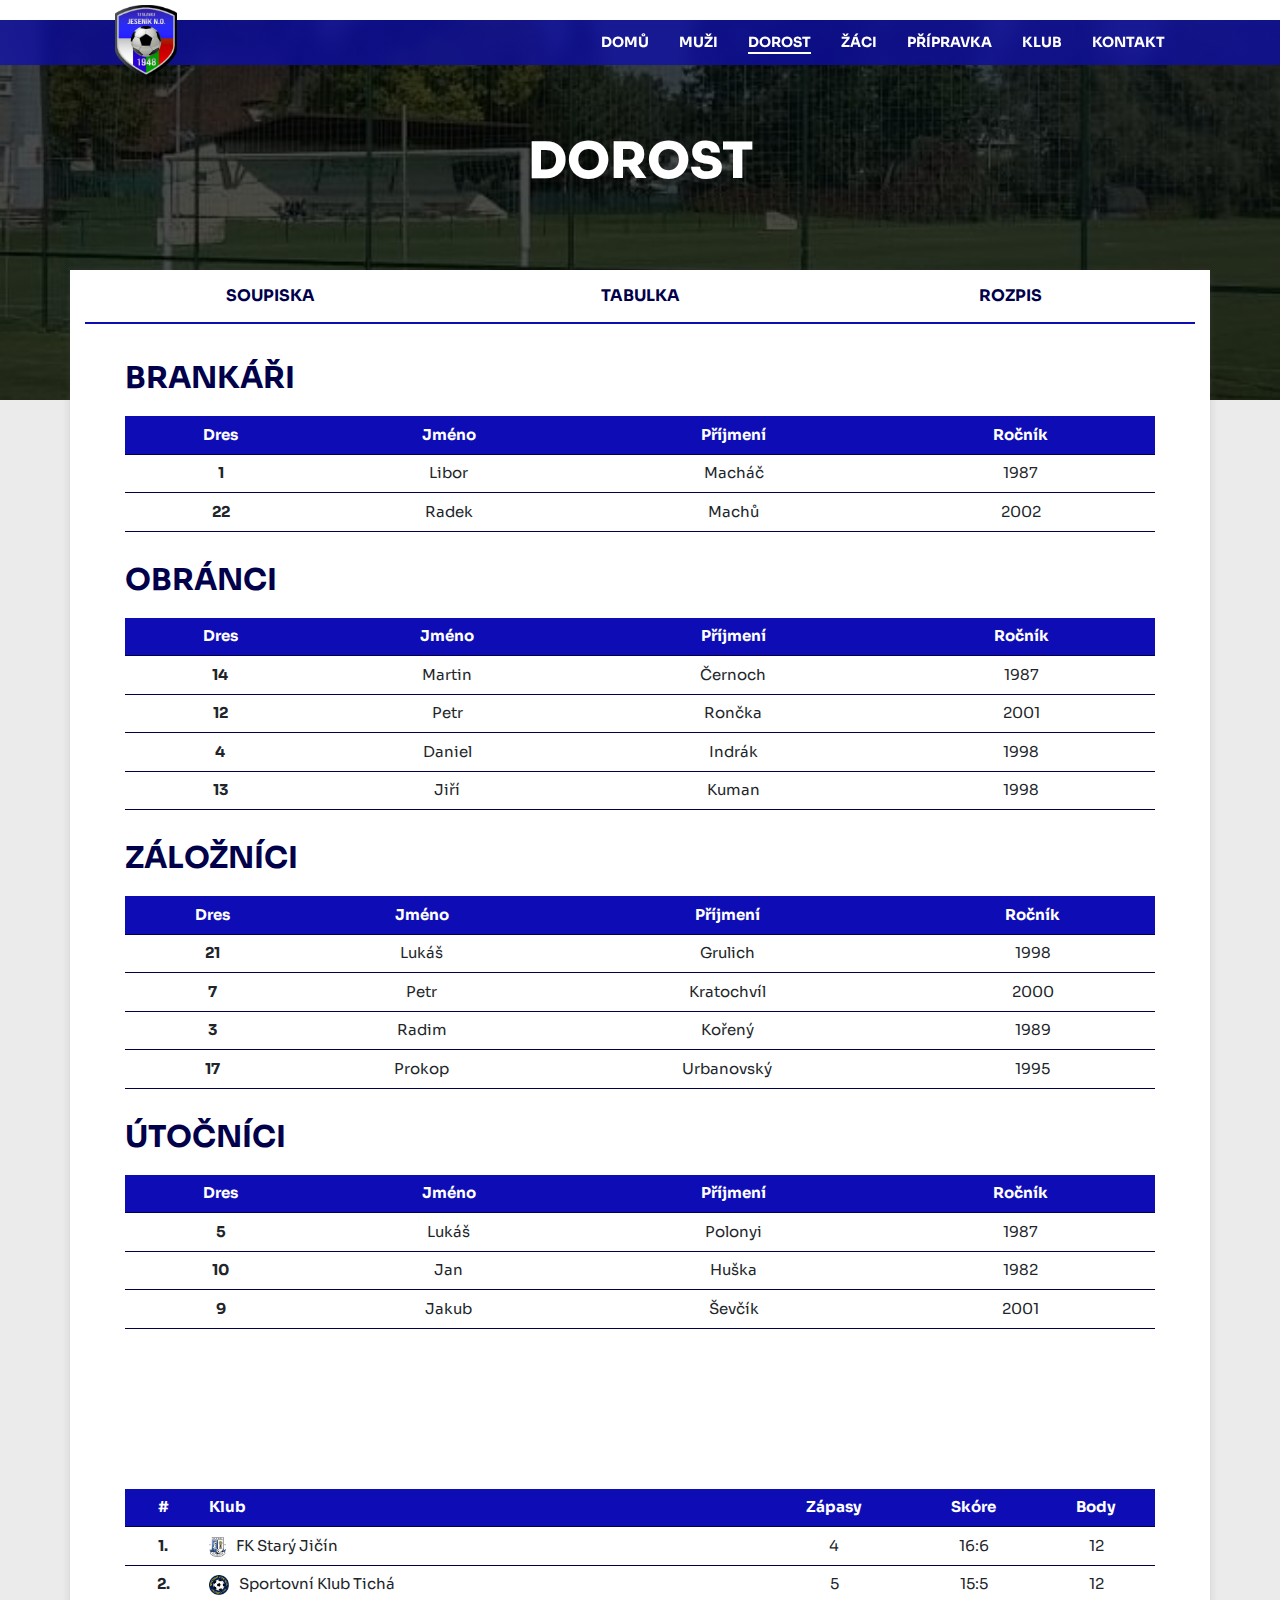
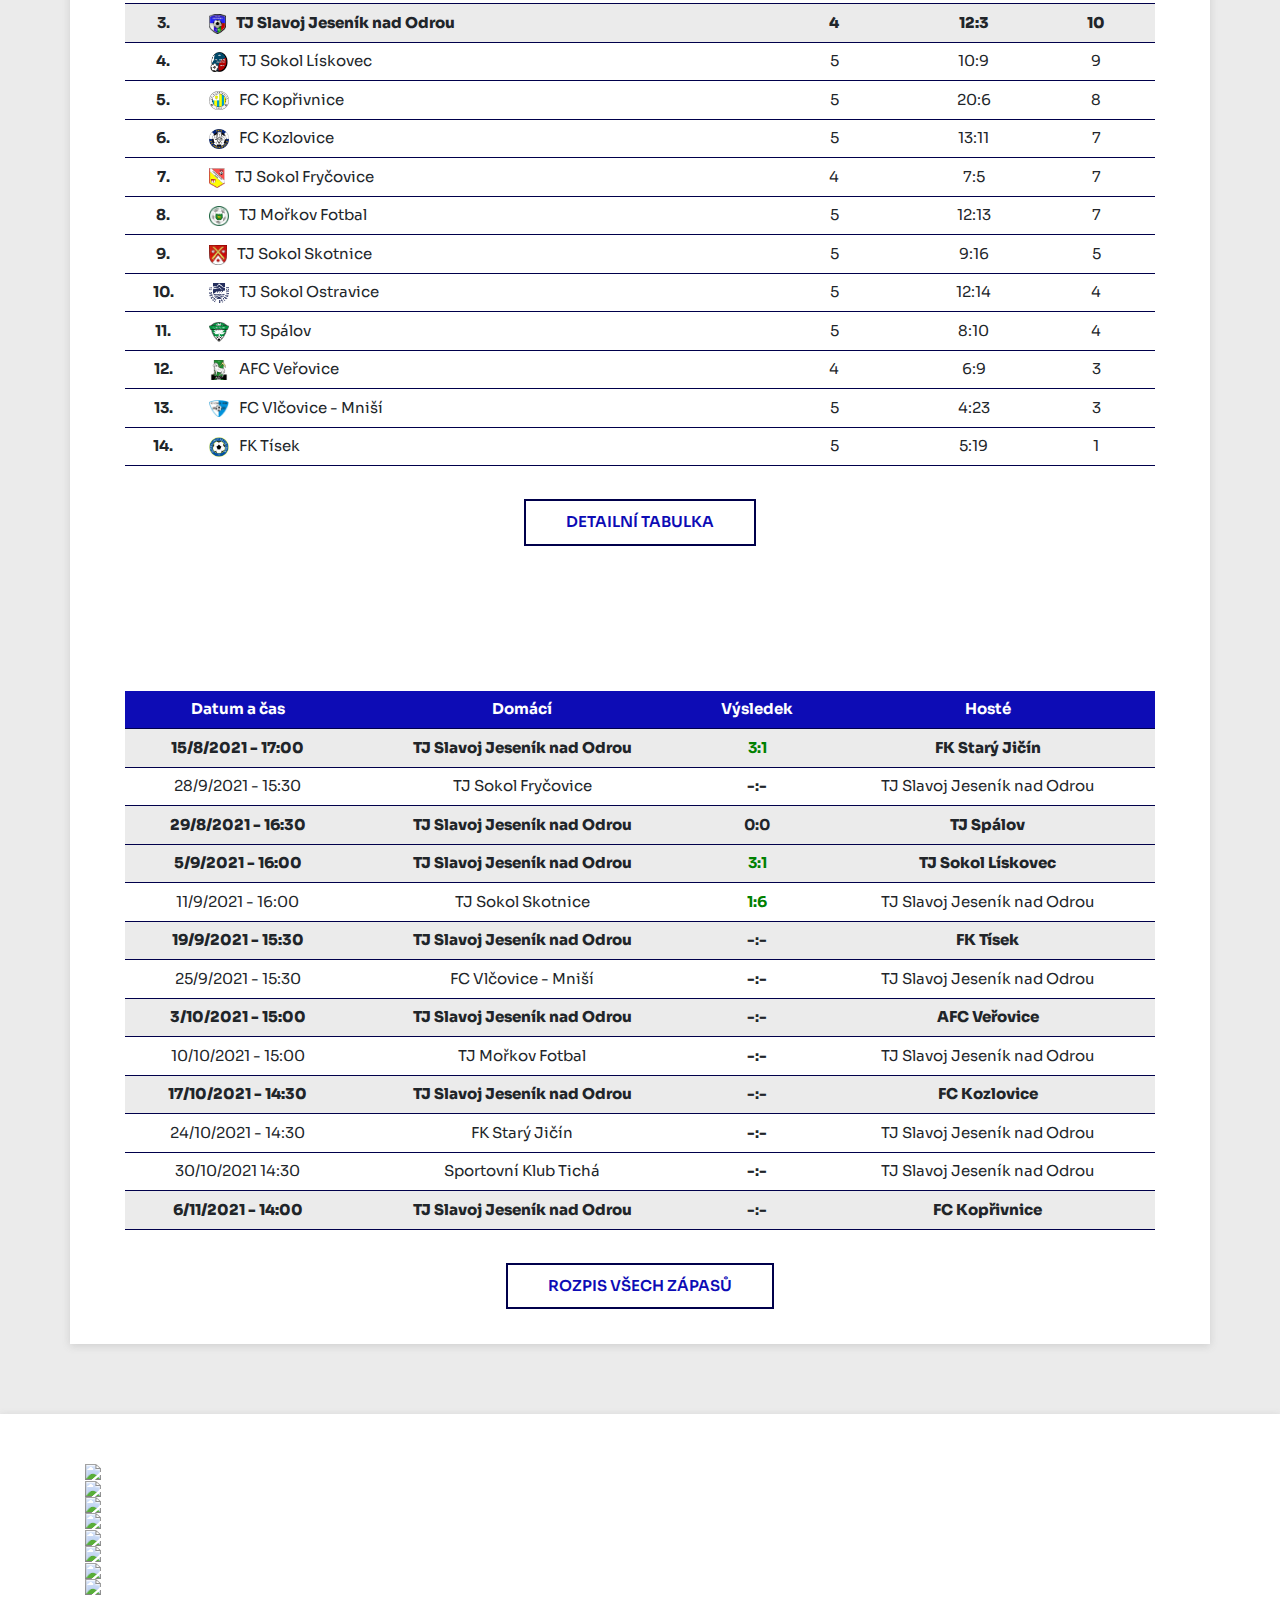
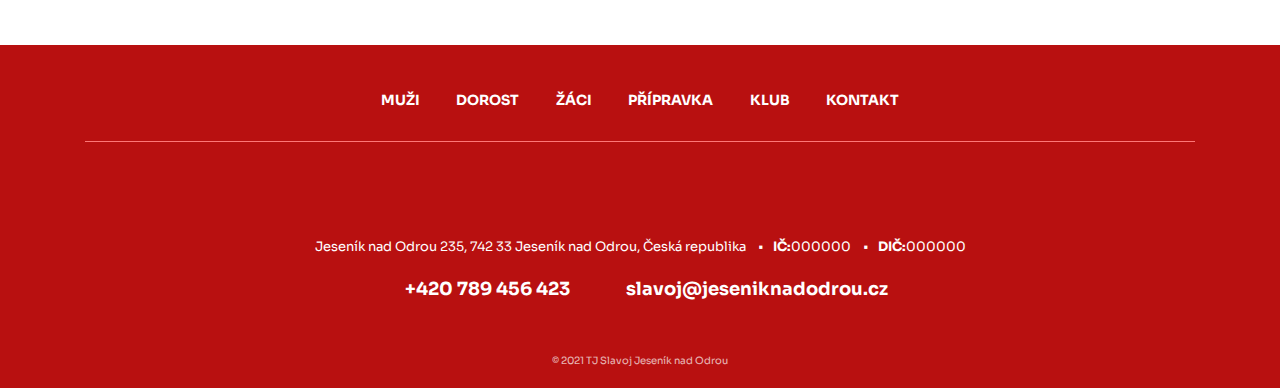
==== commit 0c7fa36d: "added box shadows, hover effects and partners logo carousel" ====
--- a/dorost.html
+++ b/dorost.html
@@ -23,6 +23,9 @@
     <!-- Function used to shrink nav bar removing paddings and adding black background -->
     <!-- Jquery needed -->
     <script src="https://ajax.googleapis.com/ajax/libs/jquery/3.1.1/jquery.min.js"></script>
+    <script src="https://code.jquery.com/jquery-2.2.0.min.js" type="text/javascript"></script>
+    <script src="https://cdnjs.cloudflare.com/ajax/libs/slick-carousel/1.6.0/slick.js"></script>
+    <script src="https://maxcdn.bootstrapcdn.com/bootstrap/3.3.6/js/bootstrap.min.js"></script>
     <script src="js/scripts.js"></script>
 
 </head>
@@ -457,59 +460,67 @@
 
     <!-- sponsors section -->
     <div class="sponsors">
-        <!-- remaining logos of sponsors -->
+        <div class="customer-logos container">
+            <div class="slide"><img src="https://raw.githubusercontent.com/solodev/infinite-carousel/master/images/image1.png"></div>
+            <div class="slide"><img src="https://raw.githubusercontent.com/solodev/infinite-carousel/master/images/image2.png"></div>
+            <div class="slide"><img src="https://raw.githubusercontent.com/solodev/infinite-carousel/master/images/image3.png"></div>
+            <div class="slide"><img src="https://raw.githubusercontent.com/solodev/infinite-carousel/master/images/image4.png"></div>
+            <div class="slide"><img src="https://raw.githubusercontent.com/solodev/infinite-carousel/master/images/image5.png"></div>
+            <div class="slide"><img src="https://raw.githubusercontent.com/solodev/infinite-carousel/master/images/image6.png"></div>
+            <div class="slide"><img src="https://raw.githubusercontent.com/solodev/infinite-carousel/master/images/image7.png"></div>
+            <div class="slide"><img src="https://raw.githubusercontent.com/solodev/infinite-carousel/master/images/image8.png"></div>
+        </div>
     </div>
-    <!-- bottom section -->
-    <!-- bottom section -->
-    <div class="container-fluid bottom-section">
-        <div class="container bottom-nav">
-            <nav>
-                <ul>
-                    <li>MUŽI</li>
-                    <li>DOROST</li>
-                    <li>ŽÁCI</li>
-                    <li>PŘÍPRAVKA</li>
-                    <li>KLUB</li>
-                    <li>KONTAKT</li>
-                </ul>
-            </nav>
-
-            <div class="bottom-divider-line"></div>
-
-            <div class="social-sites">
-                <a href="https://www.facebook.com/TJ-Slavoj-Jesen%C3%ADk-nad-Odrou-111503132289346">
-                    <i class="fa fa-facebook fa-2x" aria-hidden="true"></i>
-                </a>
-                <a href="https://www.instagram.com/slavoj_cz/">
-                    <i class="fa fa-instagram fa-2x" aria-hidden="true"></i>
-                </a>
-                <i class="fa fa-youtube fa-2x" aria-hidden="true"></i>
-                <i class="fa fa-twitter fa-2x" aria-hidden="true"></i>
-            </div>
-
-
-            <div class="comp-info">
-                <i class="fa fa-map-marker"></i>
-                Jeseník nad Odrou 235, 742 33 Jeseník nad Odrou, Česká republika
-                &nbsp;&nbsp;&nbsp;•&nbsp;&nbsp;&nbsp;<strong>IČ:</strong>000000
-                &nbsp;&nbsp;&nbsp;•&nbsp;&nbsp;&nbsp;<strong>DIČ:</strong>000000
-            </div>
-            <div class="contact-info">
-                <div class="phone">
-                    <i class="fa fa-phone"></i>&nbsp;&nbsp;&nbsp;+420 789 456 423
-                </div>
-                <div class="mail">
-                    <i class="fa fa-envelope-o"></i>&nbsp;&nbsp;&nbsp;slavoj@jeseniknadodrou.cz
-                </div>
-            </div>
-
-            <div class="copyright">
-                © 2021 TJ Slavoj Jeseník nad Odrou
-            </div>
-
-
-        </div>
-    </div>
+   <!-- bottom section -->
+   <div class="container-fluid bottom-section">
+    <div class="container bottom-nav">
+        <nav>
+            <ul>
+                <li>MUŽI</li>
+                <li>DOROST</li>
+                <li>ŽÁCI</li>
+                <li>PŘÍPRAVKA</li>
+                <li>KLUB</li>
+                <li>KONTAKT</li>
+            </ul>
+        </nav>
+
+        <div class="bottom-divider-line"></div>
+
+        <div class="social-sites">
+            <a href="https://www.facebook.com/TJ-Slavoj-Jesen%C3%ADk-nad-Odrou-111503132289346">
+                <i class="fa fa-facebook fa-3x" aria-hidden="true"></i>
+            </a>
+            <a href="https://www.instagram.com/slavoj_cz/">
+                <i class="fa fa-instagram fa-3x" aria-hidden="true"></i>
+            </a>
+            <i class="fa fa-youtube fa-3x" aria-hidden="true"></i>
+            <i class="fa fa-twitter fa-3x" aria-hidden="true"></i>
+        </div>
+
+        
+        <div class="comp-info">
+            <i class="fa fa-map-marker"></i> 
+            Jeseník nad Odrou 235, 742 33 Jeseník nad Odrou, Česká republika
+            &nbsp;&nbsp;&nbsp;•&nbsp;&nbsp;&nbsp;<strong>IČ:</strong>000000
+            &nbsp;&nbsp;&nbsp;•&nbsp;&nbsp;&nbsp;<strong>DIČ:</strong>000000
+        </div>
+        <div class="contact-info">
+            <div class="phone">
+                <i class="fa fa-phone"></i>&nbsp;&nbsp;&nbsp;+420 789 456 423
+            </div>
+            <div class="mail">
+                <i class="fa fa-envelope-o"></i>&nbsp;&nbsp;&nbsp;slavoj@jeseniknadodrou.cz
+            </div>
+        </div>
+
+        <div class="copyright">
+            © 2021 TJ Slavoj Jeseník nad Odrou
+        </div>
+
+
+</div>
+</div>
 
 </body>
 
--- a/style.css
+++ b/style.css
@@ -189,8 +189,14 @@
     font-family: 'DM Sans', sans-serif;
     font-family: 'Sintony', sans-serif;
     font-family: 'Sora', sans-serif;
-    font-size: 3.3vw;
+    font-size: 3.2vw;
     font-weight: 600;
+}
+
+@media screen and (min-width: 2000px) {
+    .main-desc {
+        font-size: 65px;
+    }
 }
 
 .main-desc .main-desc-1 {
@@ -229,6 +235,13 @@
     left: 47%;
     transform: translate(-50%, 53%) rotateZ(0deg);
   }
+
+@media screen and (min-width: 2000px) {
+    .arrow-container {
+        top: 130%;
+    }
+}
+
   .arrow-container:hover {
     cursor: pointer;
   }
@@ -256,7 +269,8 @@
     transform-origin: bottom right;
     background: #fff;
     width: 0.2vw;
-    height: 4vw;
+    height: 3.5vw;
+    max-height: 60px;
     border-radius: 10px;
     transform: translate(-50%, -50%) rotateZ(-45deg);
   }
@@ -315,7 +329,7 @@
     .navbar-brand {
         position: absolute;
         background: url(images/version_1.png);
-        width: 36px;
+        width: 42px;
         height: 42px;
         background-size: cover;
         background-repeat: no-repeat;
@@ -601,8 +615,10 @@
 
 .carousel-inner {
     cursor: context-menu;
-    /* max-height: 1000px; */
-}
+    max-height: 1000px;
+}
+
+
 
 /* carousal indicators style */
 ol.carousel-indicators {
@@ -633,10 +649,141 @@
 /* sponsors section */
 .sponsors {
     width: 100%;
-    height: 500px;
+    height: 100%;
     background-color: #fff;
-    /* border-top: 5px solid red; */
-}
+    padding: 50px 0px 50px 0px;
+    box-shadow: rgba(99, 99, 99, 0.2) 0px 2px 8px 0px;
+}
+/* 
+.customer-logos {
+
+    background-color: rgb(29, 112, 29);
+  } */
+  
+  /* Slider */
+  .slick-slide {
+      margin: 0px 20px;
+  }
+  
+  .slick-slide img {
+      width: 100%;
+  }
+  
+  .slick-slider
+  {
+      position: relative;
+      display: block;
+      box-sizing: border-box;
+  
+      -webkit-user-select: none;
+         -moz-user-select: none;
+          -ms-user-select: none;
+              user-select: none;
+  
+      -webkit-touch-callout: none;
+      -khtml-user-select: none;
+      -ms-touch-action: pan-y;
+          touch-action: pan-y;
+      -webkit-tap-highlight-color: transparent;
+  }
+  
+  .slick-list
+  {
+      position: relative;
+      display: block;
+      overflow: hidden;
+  
+      margin: 0;
+      padding: 0;
+  }
+  .slick-list:focus
+  {
+      outline: none;
+  }
+  .slick-list.dragging
+  {
+      cursor: pointer;
+      cursor: hand;
+  }
+  
+  .slick-slider .slick-track,
+  .slick-slider .slick-list
+  {
+      -webkit-transform: translate3d(0, 0, 0);
+         -moz-transform: translate3d(0, 0, 0);
+          -ms-transform: translate3d(0, 0, 0);
+           -o-transform: translate3d(0, 0, 0);
+              transform: translate3d(0, 0, 0);
+  }
+  
+  .slick-track
+  {
+      position: relative;
+      top: 0;
+      left: 0;
+  
+      display: block;
+  }
+  .slick-track:before,
+  .slick-track:after
+  {
+      display: table;
+  
+      content: '';
+  }
+  .slick-track:after
+  {
+      clear: both;
+  }
+  .slick-loading .slick-track
+  {
+      visibility: hidden;
+  }
+  
+  .slick-slide
+  {
+      display: none;
+      float: left;
+  
+      height: 100%;
+      min-height: 1px;
+  }
+  [dir='rtl'] .slick-slide
+  {
+      float: right;
+  }
+  .slick-slide img
+  {
+      display: block;
+  }
+  .slick-slide.slick-loading img
+  {
+      display: none;
+  }
+  .slick-slide.dragging img
+  {
+      pointer-events: none;
+  }
+  .slick-initialized .slick-slide
+  {
+      display: block;
+  }
+  .slick-loading .slick-slide
+  {
+      visibility: hidden;
+  }
+  .slick-vertical .slick-slide
+  {
+      display: block;
+  
+      height: auto;
+  
+      border: 1px solid transparent;
+  }
+  .slick-arrow.slick-hidden {
+      display: none;
+  }
+
 
   /* bottom section */
 .bottom-section {
@@ -778,8 +925,13 @@
         margin-top: -7vw;
         padding-top: 1.7%;
         text-align: center;
-}
-      
+        box-shadow: rgba(99, 99, 99, 0.2) 0px 2px 8px 0px;
+}
+    
+.result-section a:hover {
+    text-decoration: none;
+}
+
 .result-images {
     width: 100%;
     height: 300px;
@@ -1002,6 +1154,7 @@
     /* height: 500px; */
     padding-bottom: 50px;
     padding-top: 20px;
+    
 }
 
 .next-match-wrap {
@@ -1011,6 +1164,7 @@
     margin-top: -23px;
     padding-top: 30px;
     padding-bottom: 30px;
+    
 }
 
 
@@ -1026,6 +1180,7 @@
     margin-left: 30px;
     margin-right: 30px;
     background-color: #fff;
+    box-shadow: rgba(99, 99, 99, 0.2) 0px 2px 8px 0px;
 }
 
 
@@ -1127,11 +1282,9 @@
 
 .next-match-all:hover {
     text-decoration: none;
-    color: rgb(13,12,181);
 }
 
 /* End of styles used mainly in index.html file */
-
 
 
 /* Style for teames pages */
@@ -1142,6 +1295,8 @@
     background-position: center;
     width: 100%;
     height: 400px;
+    /* box-shadow: rgba(99, 99, 99, 0.2) 0px 2px 8px 0px; */
+
 }
 
 @media screen and (max-width: 768px) {
@@ -1181,9 +1336,10 @@
     background-color: #fff;
     height: 100%;
     margin-top: -130px;
-    margin-bottom: 40px;
+    margin-bottom: 70px;
     margin-left: -20px;
     position: relative;
+    box-shadow: rgba(99, 99, 99, 0.2) 0px 2px 8px 0px;
 }
 
 @media screen and (max-width: 768px) {
@@ -1290,11 +1446,21 @@
     font-family: 'Sora', sans-serif;
     border-bottom: 2px solid rgb(13,12,181);
     background: 
-    linear-gradient(currentColor 0 0) 
+    linear-gradient(rgb(13,12,181) 0 0) 
     0 100% /var(--d, 0) 4px 
     no-repeat;
     transition:0.25s;
 }
+
+.active-page-tablink {
+    background: 
+    linear-gradient(rgb(13,12,181) 0 0) 
+    0 100% /var(--d, 0) 4px 
+    no-repeat;
+    transition:0.25s;
+    --d: 100%;
+}
+
 
 
 @media screen and (max-width: 768px) {
@@ -1337,4 +1503,5 @@
     .table-matches {
         margin: 0 auto;
     }
-}+}
+
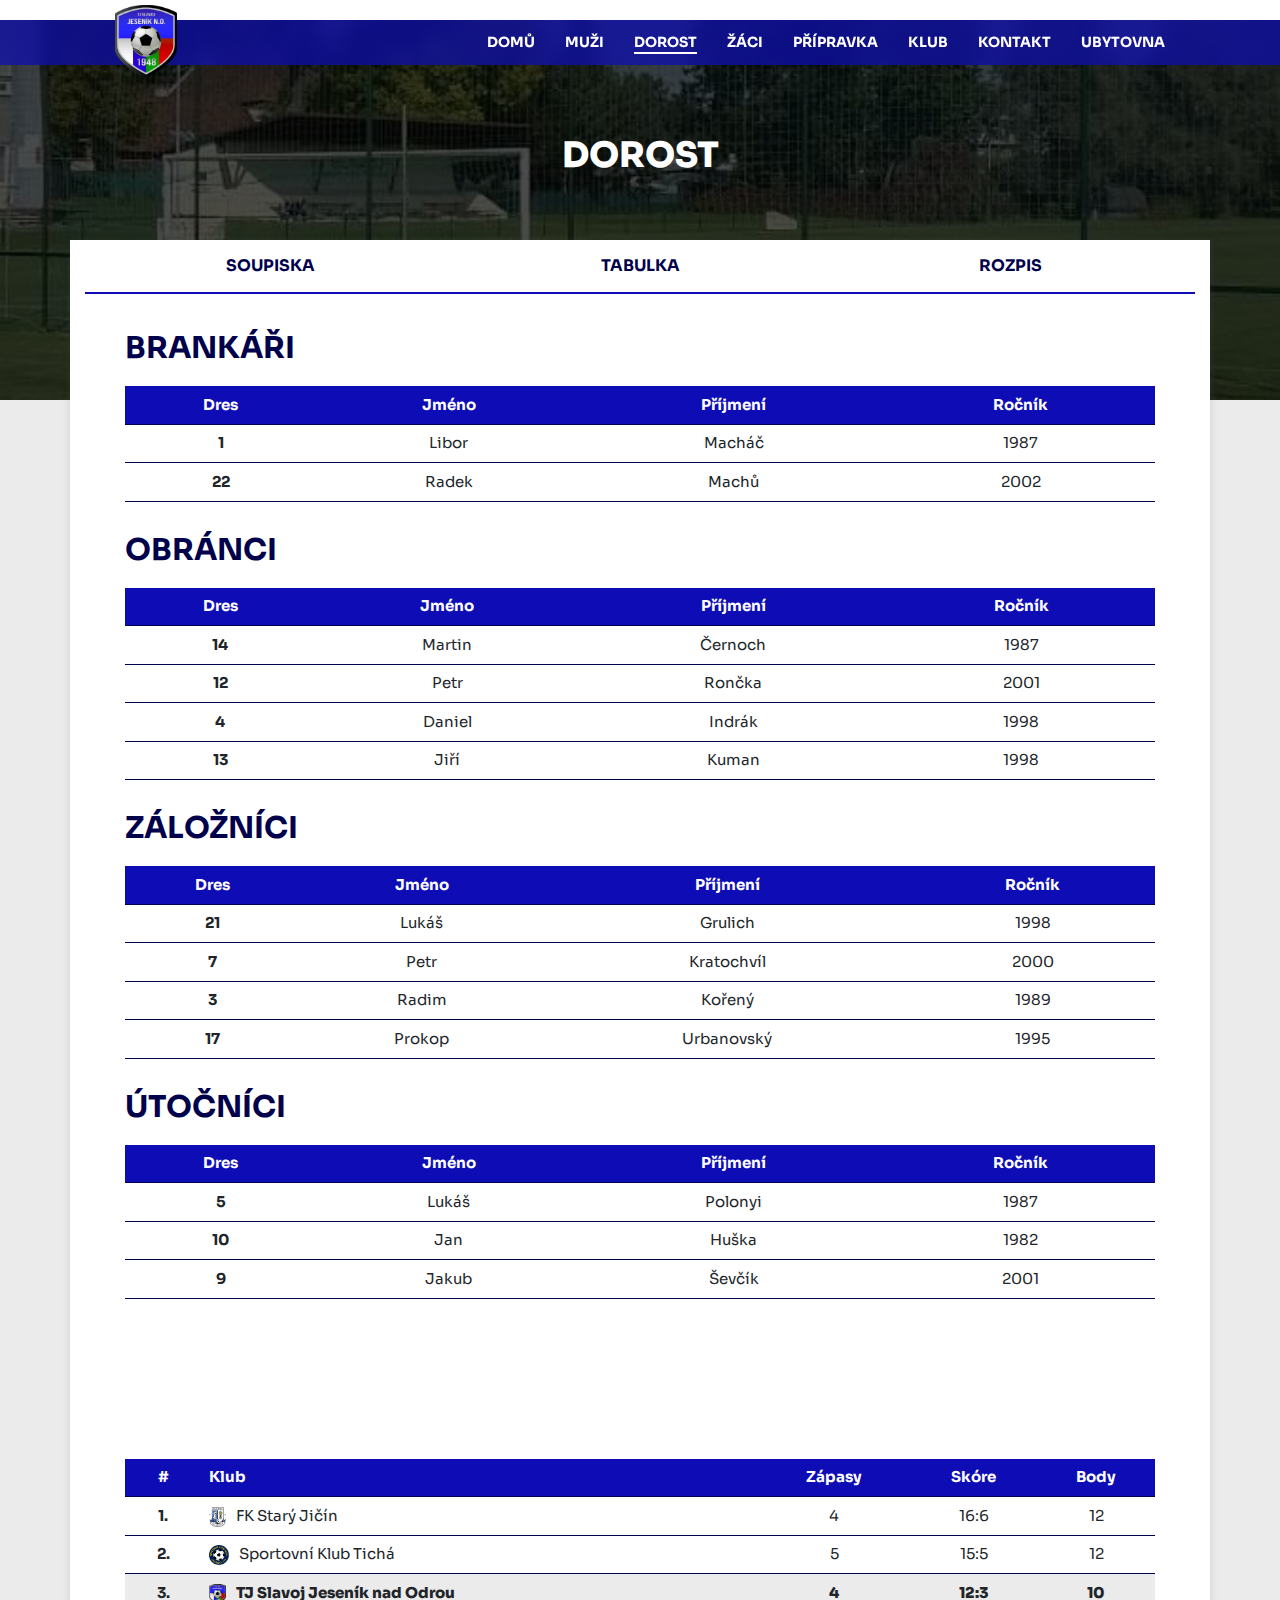
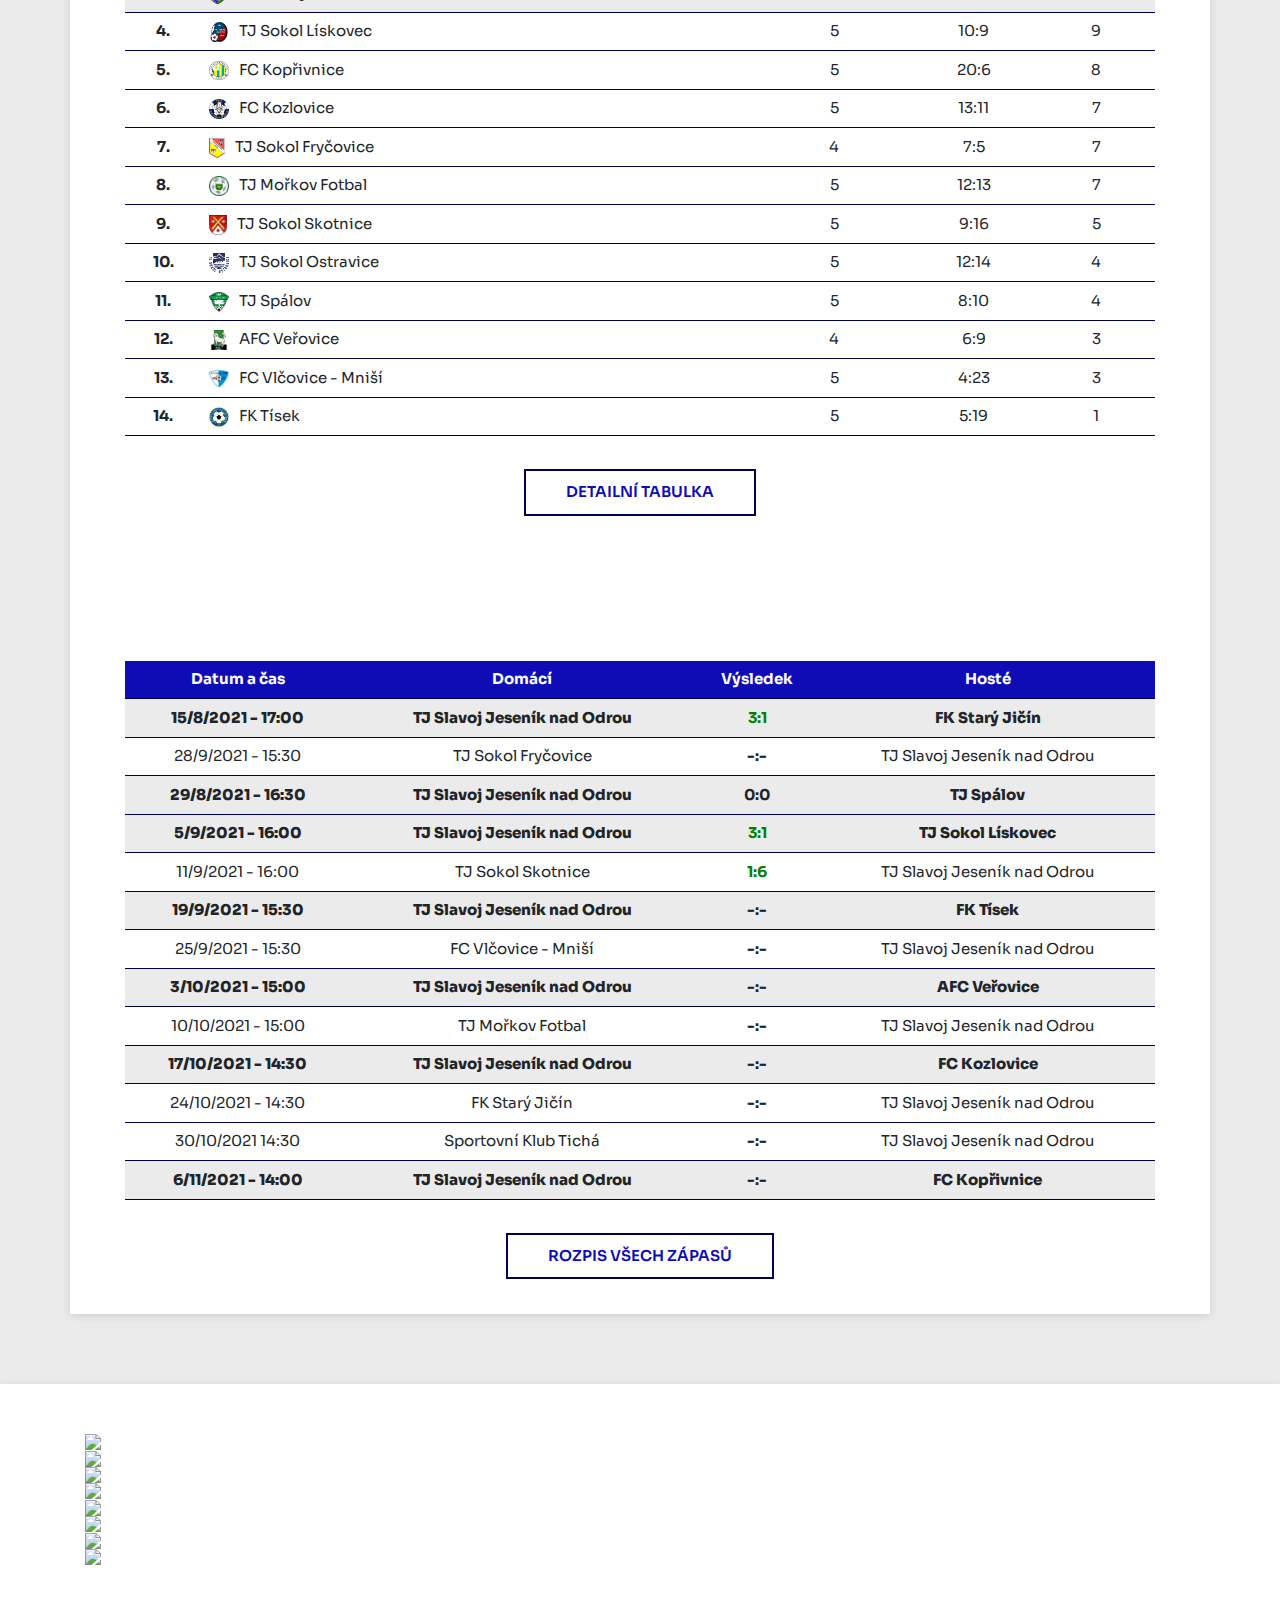
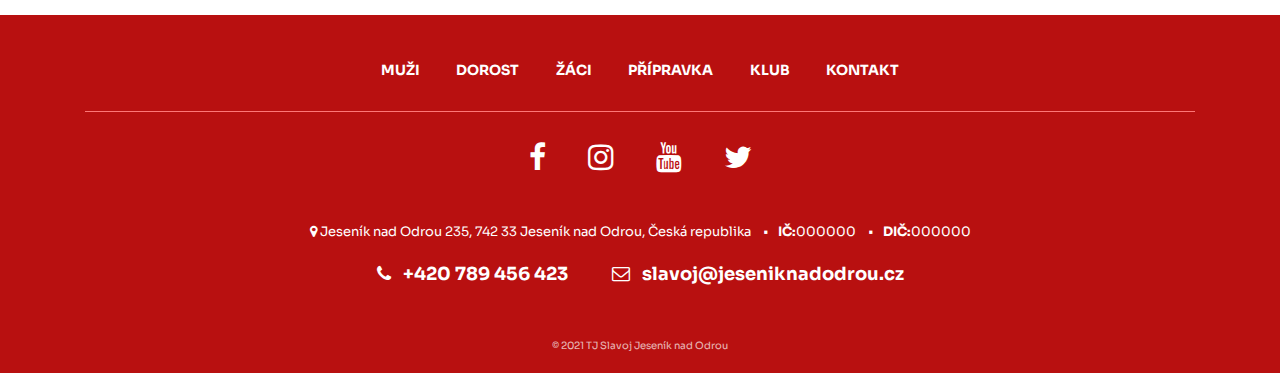
==== commit 8f6b5f86: "edited favicon and subsection background" ====
--- a/dorost.html
+++ b/dorost.html
@@ -7,7 +7,7 @@
     <title>TJ Slavoj</title>
     <meta name='viewport' content='width=device-width, initial-scale=1'>
     <link rel='stylesheet' type='text/css' media='screen' href='style.css'>
-    <link rel='stylesheet' type='text/css' media='screen' href='style-1.scss'>
+    <link rel="icon" href="images/logo.png" type="image/x-icon">
     <link rel="stylesheet" href="https://stackpath.bootstrapcdn.com/bootstrap/4.3.1/css/bootstrap.min.css"
         integrity="sha384-ggOyR0iXCbMQv3Xipma34MD+dH/1fQ784/j6cY/iJTQUOhcWr7x9JvoRxT2MZw1T" crossorigin="anonymous">
     <link rel="stylesheet" href="font-awesome-4.7.0/css/font-awesome.min.css">
@@ -35,7 +35,7 @@
     <nav class="main-nav static affix">
         <div class="container">
             <div class="logo">
-                <a class="navbar-brand" href="#"></a>
+                <a class="navbar-brand" href="index.html"></a>
             </div>
             <div id="mainListDiv" class="main_list">
                 <ul class="navlinks">
@@ -46,6 +46,8 @@
                     <li><a href="pripravka.html">PŘÍPRAVKA</a></li>
                     <li><a href="klub.html">KLUB</a></li>
                     <li><a href="kontakt.html">KONTAKT</a></li>
+                    <li><a href="https://www.jeseniknadodrou.cz/obcan/sluzby/ubytovani/turisticka-ubytovna-tj-slavoj-56cs.html">UBYTOVNA</a></li>
+
                 </ul>
             </div>
             <span class="navTrigger">
--- a/style.css
+++ b/style.css
@@ -318,7 +318,7 @@
     }
 }
 
-@media screen and (max-width:768px) {
+@media screen and (max-width: 1000px) {
     .navTrigger {
         display: block;
     }
@@ -329,8 +329,8 @@
     .navbar-brand {
         position: absolute;
         background: url(images/version_1.png);
-        width: 42px;
-        height: 42px;
+        width: 43px;
+        height: 50px;
         background-size: cover;
         background-repeat: no-repeat;
         background-position: center;
@@ -342,10 +342,16 @@
         height: 0;
         overflow: hidden;
     }
+
     .main-nav div.show_list {
-        height: auto;
+        position: relative;
+        height: 100%;
         display: none;
-    }
+        margin-top: 0px;
+        display: flex;
+        align-items: stretch;
+    }
+
     .main-nav div.main_list ul {
         flex-direction: column;
         width: 100%;
@@ -353,28 +359,22 @@
         right: 0;
         left: 0;
         bottom: 0;
-        background: rgb(143,255,111);
-        background: linear-gradient(90deg, rgba(143,255,111,1) 0%, rgba(121,9,9,1) 0%, rgba(255,255,255,1) 0%, rgba(0,74,255,1) 100%);
-        /*same background color of navbar*/
-        background-position: center top;
+        background-color: #000; 
     }
     .main-nav div.main_list ul li {
         width: 100%;
-        text-align: right;
+        height: 100%;
+        background-color: red;
     }
     .main-nav div.main_list ul li a {
-        text-align: center;
-        width: 100%;
-        font-size: 3rem;
-        padding: 20px;
+        /* width: 100%; */
+        font-size: 2rem;
+        color:rgb(0, 0, 75);
     }
     .main-nav div.media_button {
         display: block;
     }
-
-
-}
-
+}
 
 /* Animation */
 .navTrigger {
@@ -957,8 +957,9 @@
     height: 100%;
     position: relative;
     background-size: cover;
-    background-image: url("images/img01.jpg");
-    background-image: linear-gradient(to bottom, rgba(0,0,0,0.2)  0%,rgba(0,0,0,0.6) 100%), url("images/img01.jpg");
+    background-image: url("images/img10.jpg");
+    background-image: linear-gradient(to bottom, rgba(0,0,0,0.2)  0%,rgba(0,0,0,0.6) 100%), url("images/img10.jpg");
+    background-position: center;
     transition: all 0.5s;
 }
 
@@ -967,8 +968,9 @@
     height: 100%;
     position: relative;
     background-size: cover;
-    background-image: url("images/img02.jpg");
-    background-image: linear-gradient(to bottom, rgba(0,0,0,0.2)  0%,rgba(0,0,0,0.6) 100%), url("images/img02.jpg");
+    background-image: url("images/img06.jpg");
+    background-image: linear-gradient(to bottom, rgba(0,0,0,0.2)  0%,rgba(0,0,0,0.6) 100%), url("images/img06.jpg");
+    background-position: center;
     transition: all 0.5s;
 }
 
@@ -994,12 +996,12 @@
 }
 
 .zaci:hover {
-    background-image: linear-gradient(to bottom, rgba(0,0,0,0.2)  0%,rgba(0,0,0,0.6) 100%), url("images/img01.jpg");
+    background-image: linear-gradient(to bottom, rgba(0,0,0,0.2)  0%,rgba(0,0,0,0.6) 100%), url("images/img10.jpg");
     transform: scale(1.2);
 }
 
 .pripravka:hover {
-    background-image: linear-gradient(to bottom, rgba(0,0,0,0.2)  0%,rgba(0,0,0,0.6) 100%), url("images/img02.jpg");
+    background-image: linear-gradient(to bottom, rgba(0,0,0,0.2)  0%,rgba(0,0,0,0.6) 100%), url("images/img06.jpg");
     transform: scale(1.2);
 }
 
@@ -1007,9 +1009,9 @@
     position: absolute;
     left: 50%;
     transform: translate(-50%, 0%);
-    bottom: 20%;
+    bottom: 15%;
     color: #ebebeb;
-    font-size: 2rem;
+    font-size: 1.8rem;
     font-family: 'DM Sans', sans-serif;
     font-family: 'Sintony', sans-serif;
     font-family: 'Sora', sans-serif;
@@ -1020,7 +1022,7 @@
 
 .result-text-result {
     color: #fff;
-    font-size: 2.8rem;
+    font-size: 2.2rem;
 }
 
 .result-title {
@@ -1318,7 +1320,7 @@
     font-family: 'DM Sans', sans-serif;
     font-family: 'Sintony', sans-serif;
     font-family: 'Sora', sans-serif;
-    font-size: 5rem;
+    font-size: 3.5rem;
     font-weight: 800;
 }
 
@@ -1335,7 +1337,7 @@
 .mens-players {
     background-color: #fff;
     height: 100%;
-    margin-top: -130px;
+    margin-top: -160px;
     margin-bottom: 70px;
     margin-left: -20px;
     position: relative;
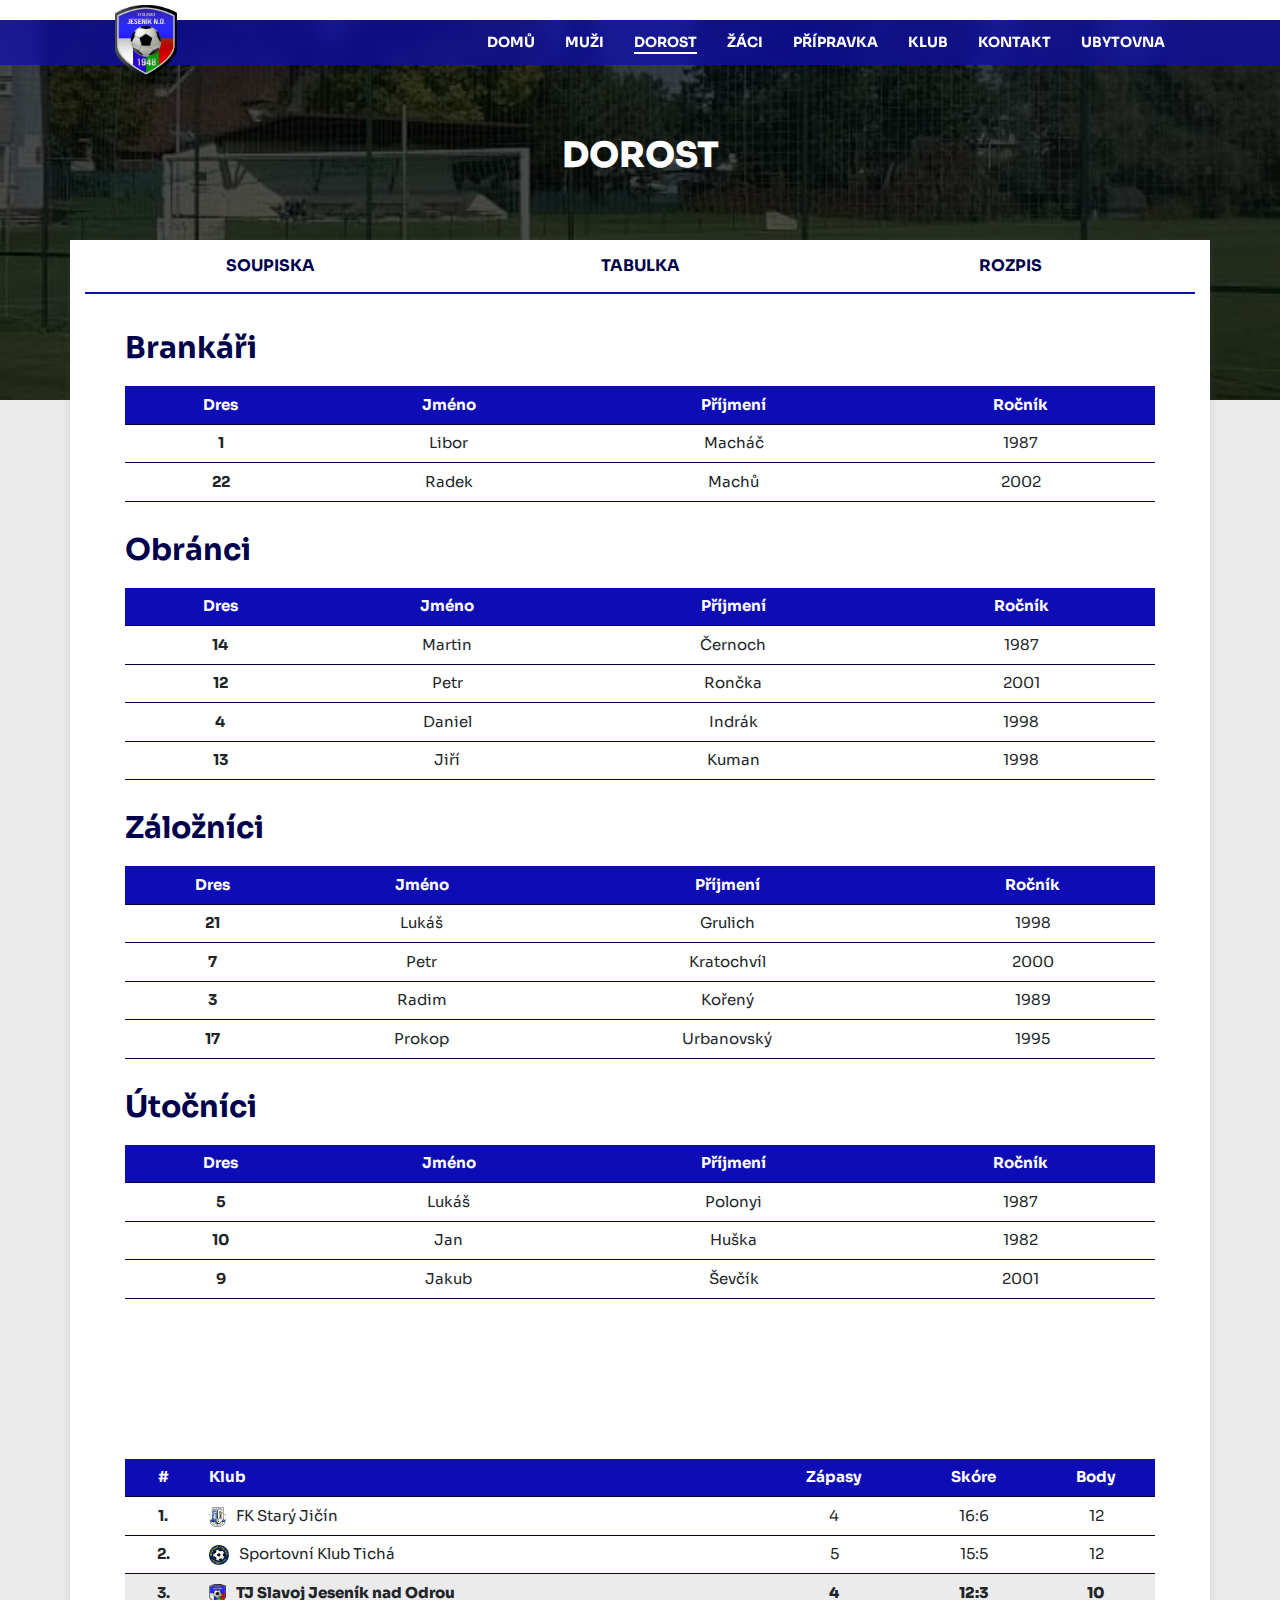
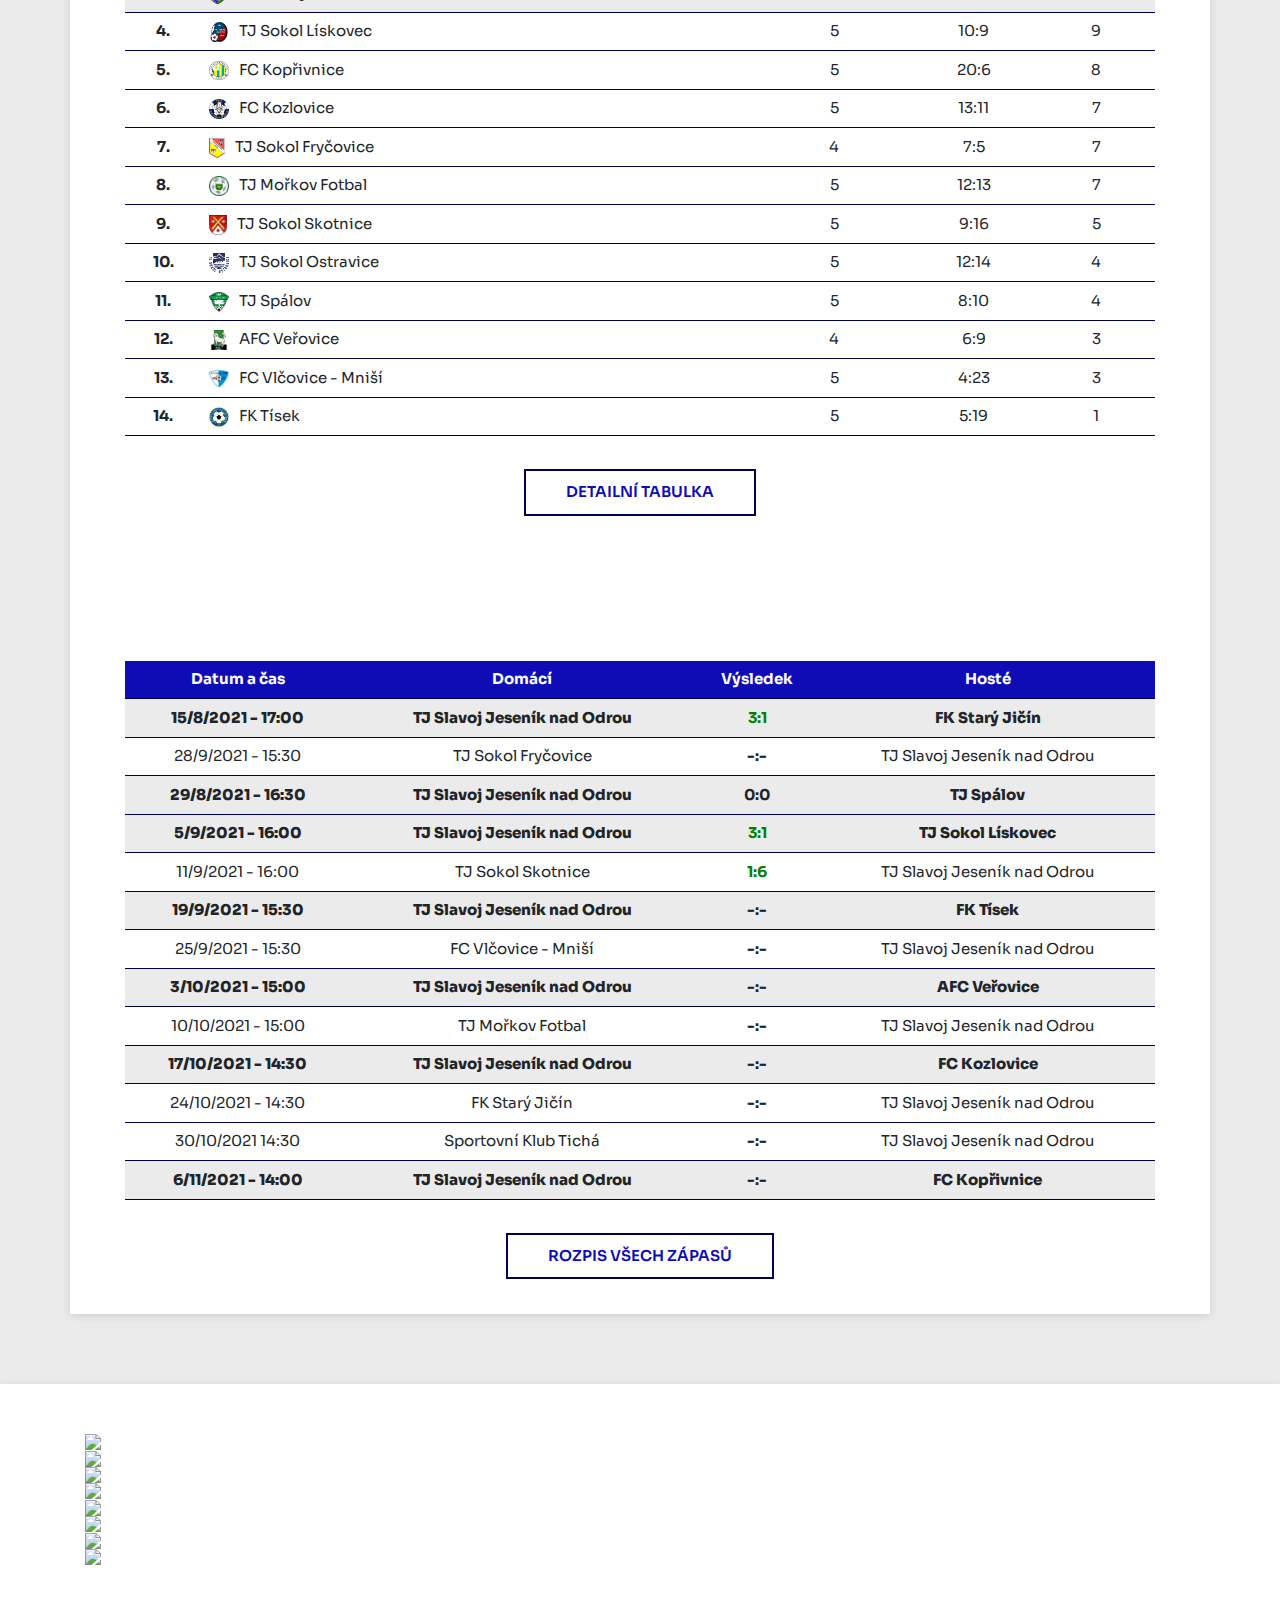
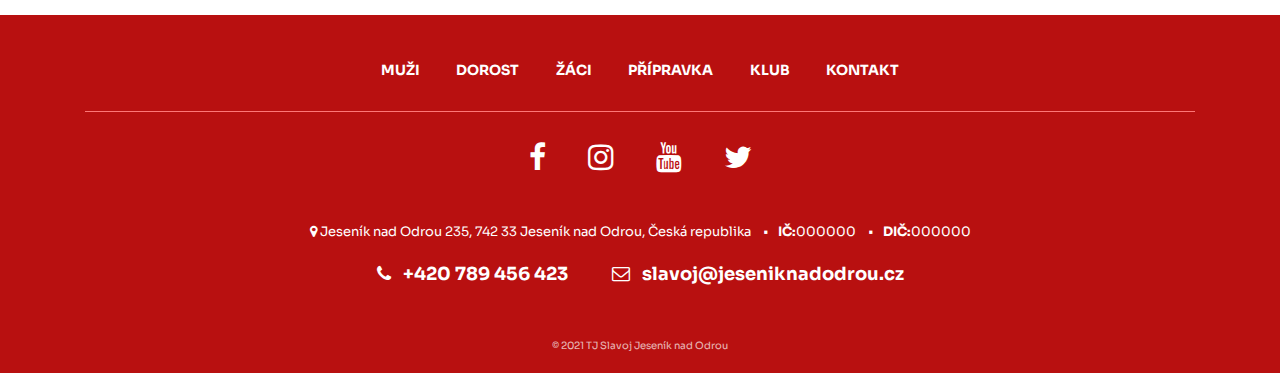
==== commit 8235307d: "edited contact section" ====
--- a/dorost.html
+++ b/dorost.html
@@ -73,7 +73,7 @@
         <div id="Home" class="tabcontent">
             <div class="table-wrapper">
                 <div class="player-type">
-                    <h2>BRANKÁŘI</h2>
+                    <h2>Brankáři</h2>
                 </div>
                 <table class="table">
                     <thead>
@@ -101,7 +101,7 @@
                 </table>
 
                 <div class="player-type">
-                    <h2>OBRÁNCI</h2>
+                    <h2>Obránci</h2>
                 </div>
                 <table class="table">
                     <thead>
@@ -141,7 +141,7 @@
                 </table>
 
                 <div class="player-type">
-                    <h2>ZÁLOŽNÍCI</h2>
+                    <h2>Záložníci</h2>
                 </div>
                 <table class="table">
                     <thead>
@@ -181,7 +181,7 @@
                 </table>
 
                 <div class="player-type">
-                    <h2>ÚTOČNÍCI</h2>
+                    <h2>Útočníci</h2>
                 </div>
 
                 <table class="table">
--- a/style.css
+++ b/style.css
@@ -11,6 +11,7 @@
     font-family: 'Sora', sans-serif;  
     font-size: 62.5%;
     font-size: 10px;
+    /* letter-spacing: 1px; */
 }
 
 *:focus {
@@ -341,15 +342,22 @@
         width: 100%;
         height: 0;
         overflow: hidden;
+        
     }
 
     .main-nav div.show_list {
-        position: relative;
-        height: 100%;
-        display: none;
-        margin-top: 0px;
-        display: flex;
-        align-items: stretch;
+        position: absolute;
+        width: 100%;
+        height: 50px;
+        background-color: #ebebeb;
+        left: 50%;
+        top: 50%;
+        transform: translate(-50%, -50%);
+        overflow: visible;
+        margin-top: -8px;
+        margin-bottom: -5px;
+
+
     }
 
     .main-nav div.main_list ul {
@@ -359,17 +367,18 @@
         right: 0;
         left: 0;
         bottom: 0;
-        background-color: #000; 
+        background-color: #fff;
+       
     }
     .main-nav div.main_list ul li {
         width: 100%;
         height: 100%;
-        background-color: red;
+        margin-left: 15px;
     }
     .main-nav div.main_list ul li a {
         /* width: 100%; */
         font-size: 2rem;
-        color:rgb(0, 0, 75);
+        color: rgb(0, 0, 75);
     }
     .main-nav div.media_button {
         display: block;
@@ -1142,7 +1151,7 @@
 .next-matches-title h2:before,
 .next-matches-title h2:after {
     content: '';
-    border-top: 10px solid rgb(13,12,181);
+    border-top: 7px solid rgb(13,12,181);
     margin: 0 20px 0 0;
     flex: 1 0 20px;
 }
@@ -1160,9 +1169,9 @@
 }
 
 .next-match-wrap {
-    border-right: 10px solid rgb(13,12,181);
-    border-left: 10px solid rgb(13,12,181);
-    border-bottom: 10px solid rgb(13,12,181);
+    border-right: 7px solid rgb(13,12,181);
+    border-left: 7px solid rgb(13,12,181);
+    border-bottom: 7px solid rgb(13,12,181);
     margin-top: -23px;
     padding-top: 30px;
     padding-bottom: 30px;
@@ -1284,6 +1293,7 @@
 
 .next-match-all:hover {
     text-decoration: none;
+    color: rgb(13,12,181)
 }
 
 /* End of styles used mainly in index.html file */
@@ -1507,3 +1517,188 @@
     }
 }
 
+/* contact  */
+.contact-content {
+    width: 100%;
+    height: auto;
+    background-color: #ebebeb;
+    padding-top: 100px;
+    padding-bottom: 50px;
+}
+
+.map {
+    width: 100%;
+    height: auto;
+    margin-top: 30px;
+    box-shadow: rgba(99, 99, 99, 0.2) 0px 2px 8px 0px;
+}
+
+iframe {
+    width: 100%;
+    height: 300px;
+}
+.flex-container {
+    display: flex;
+    flex-wrap: wrap;
+    font-size: 30px;
+    text-align: center;
+    margin-top: 30px;
+    font-family: 'DM Sans', sans-serif;
+    font-family: 'Sintony', sans-serif;
+    font-family: 'Sora', sans-serif;
+  }
+  
+  .flex-item-left {
+    padding: 20px;
+    flex: 45%;
+    text-align: left;
+    background-color: #fff;
+    margin-right: 30px;
+    box-shadow: rgba(99, 99, 99, 0.2) 0px 2px 8px 0px;
+  }
+  
+  .flex-item-right {
+    padding: 20px;
+    flex: 45%;
+    text-align: left;
+    background-color: #fff;
+    box-shadow: rgba(99, 99, 99, 0.2) 0px 2px 8px 0px;
+  }
+
+  .flex-item-left-map-from {
+    flex: 55%;
+  }
+  
+  .flex-item-right-map-form {
+    flex: 45%;
+    text-align: left;
+  }
+
+.contact-form {
+    /* background-color: #fff; */
+    width: 100%;
+    height: 100%;
+}
+
+.contact-form-inside {
+    width: 100%;
+    height: 90%;
+    margin-top: 5.5%;
+    background-color: #fff;
+    box-shadow: rgba(99, 99, 99, 0.2) 0px 2px 8px 0px;
+    padding: 50px;
+}
+
+.contact-form-inside h2 {
+    color: rgb(0, 0, 75);
+    font-size: 2.8rem;
+    font-weight: bold;
+}
+
+input[type=text], select, textarea {
+    width: 100%; /* Full width */
+    padding: 12px; /* Some padding */ 
+    border: none;
+    color: rgb(0, 0, 75);
+    border-bottom: 2px solid rgb(0, 0, 75); 
+    box-sizing: border-box; /* Make sure that padding and width stays in place */
+    font-size: 1.8rem;
+    margin-bottom: 16px; /* Bottom margin */
+    resize: vertical /* Allow the user to vertically resize the textarea (not horizontally) */
+  }
+
+  #subject {
+      font-size: 1.8rem;
+  }
+  
+  /* Style the submit button with a specific background color etc */
+  /* input[type=submit] {
+    background-color: rgb(184, 16, 16);
+    color: white;
+    padding: 12px 20px;
+    font-size: 2rem;
+    border: none;
+    border-radius: 4px;
+    cursor: pointer;
+    font-weight: bold;
+  } */
+  
+  /* When moving the mouse over the submit button, add a darker green color */
+  /* input[type=submit]:hover {
+    background-color: rgb(184, 16, 16);
+  } */
+  
+
+
+
+.map-responsive{
+    overflow:hidden;
+    padding-bottom:136.25%;
+    position:relative;
+    height:0;
+    box-shadow: rgba(99, 99, 99, 0.2) 0px 2px 8px 0px;
+}
+
+.map-responsive iframe {
+    left:0;
+    top:0;
+    height:100%;
+    width:100%;
+    position:absolute;
+}
+ 
+.flex-container h3 { 
+    color: rgb(0, 0, 75);
+    font-size: 23px;
+    font-weight: 700;
+  }
+
+  .flex-container h4 { 
+    color:rgb(32, 32, 32);
+    font-weight: 500;
+    /* color:rgb(91, 91, 99); */
+    font-size: 14px;
+  }
+
+  .flex-container h5 { 
+    color:rgb(0, 0, 122);
+    font-weight: 700;
+    /* color:rgb(91, 91, 99); */
+    font-size: 17px;
+  }
+
+
+
+  .contact-divider { 
+    width: 100%;
+    height: 2px;
+    background-color: rgb(0, 0, 75);
+    margin-bottom: 5px;
+  } 
+  
+  /* Responsive layout - makes a one column-layout instead of a two-column layout */
+  @media (max-width: 800px) {
+    .flex-item-left {
+      margin-right: 0px;
+      margin-bottom: 20px;
+      flex: 100%;
+    }
+
+    .flex-item-right {
+        margin-bottom: -10px;
+        flex: 100%;
+      }
+
+    .flex-container h3 { 
+        font-size: 18px;
+      }
+    
+      .flex-container h4 { 
+        font-size: 12px;
+      }
+
+      .flex-container h5 { 
+        font-size: 15px;
+      }
+  }
+
